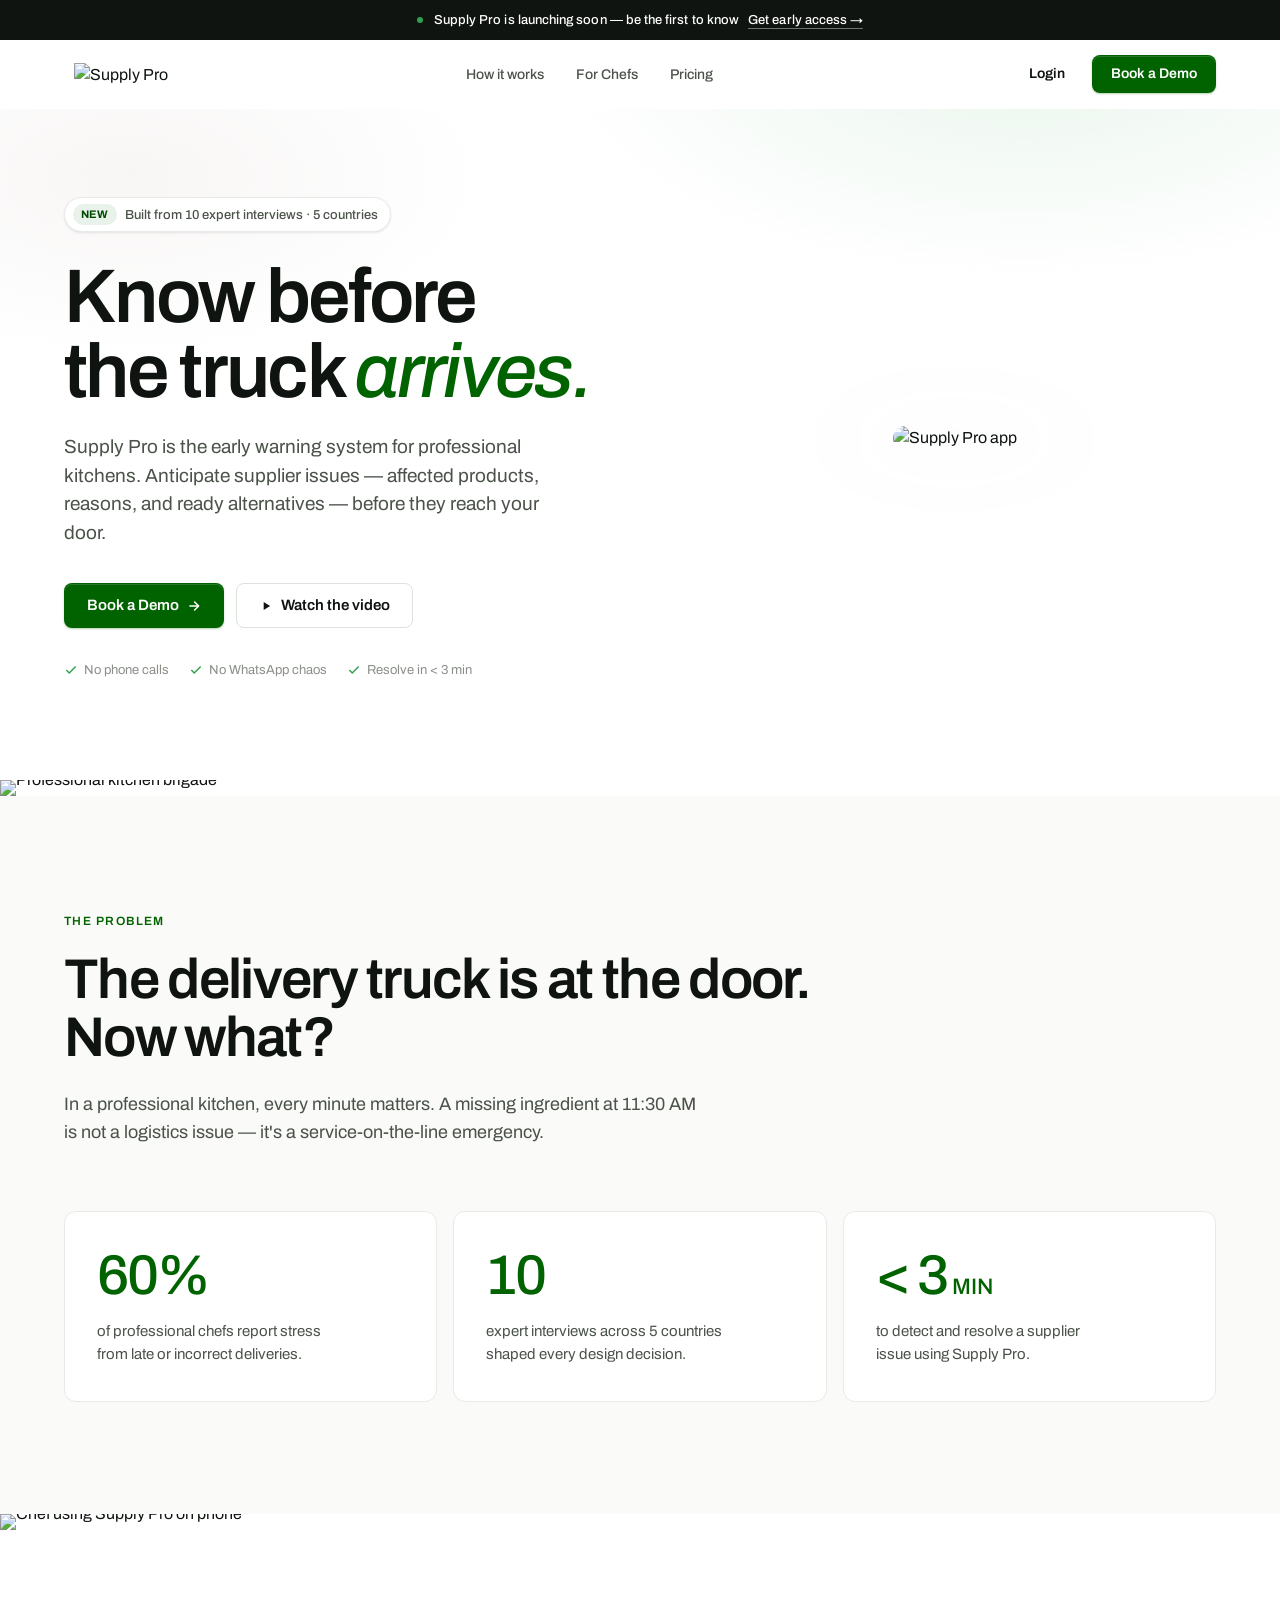
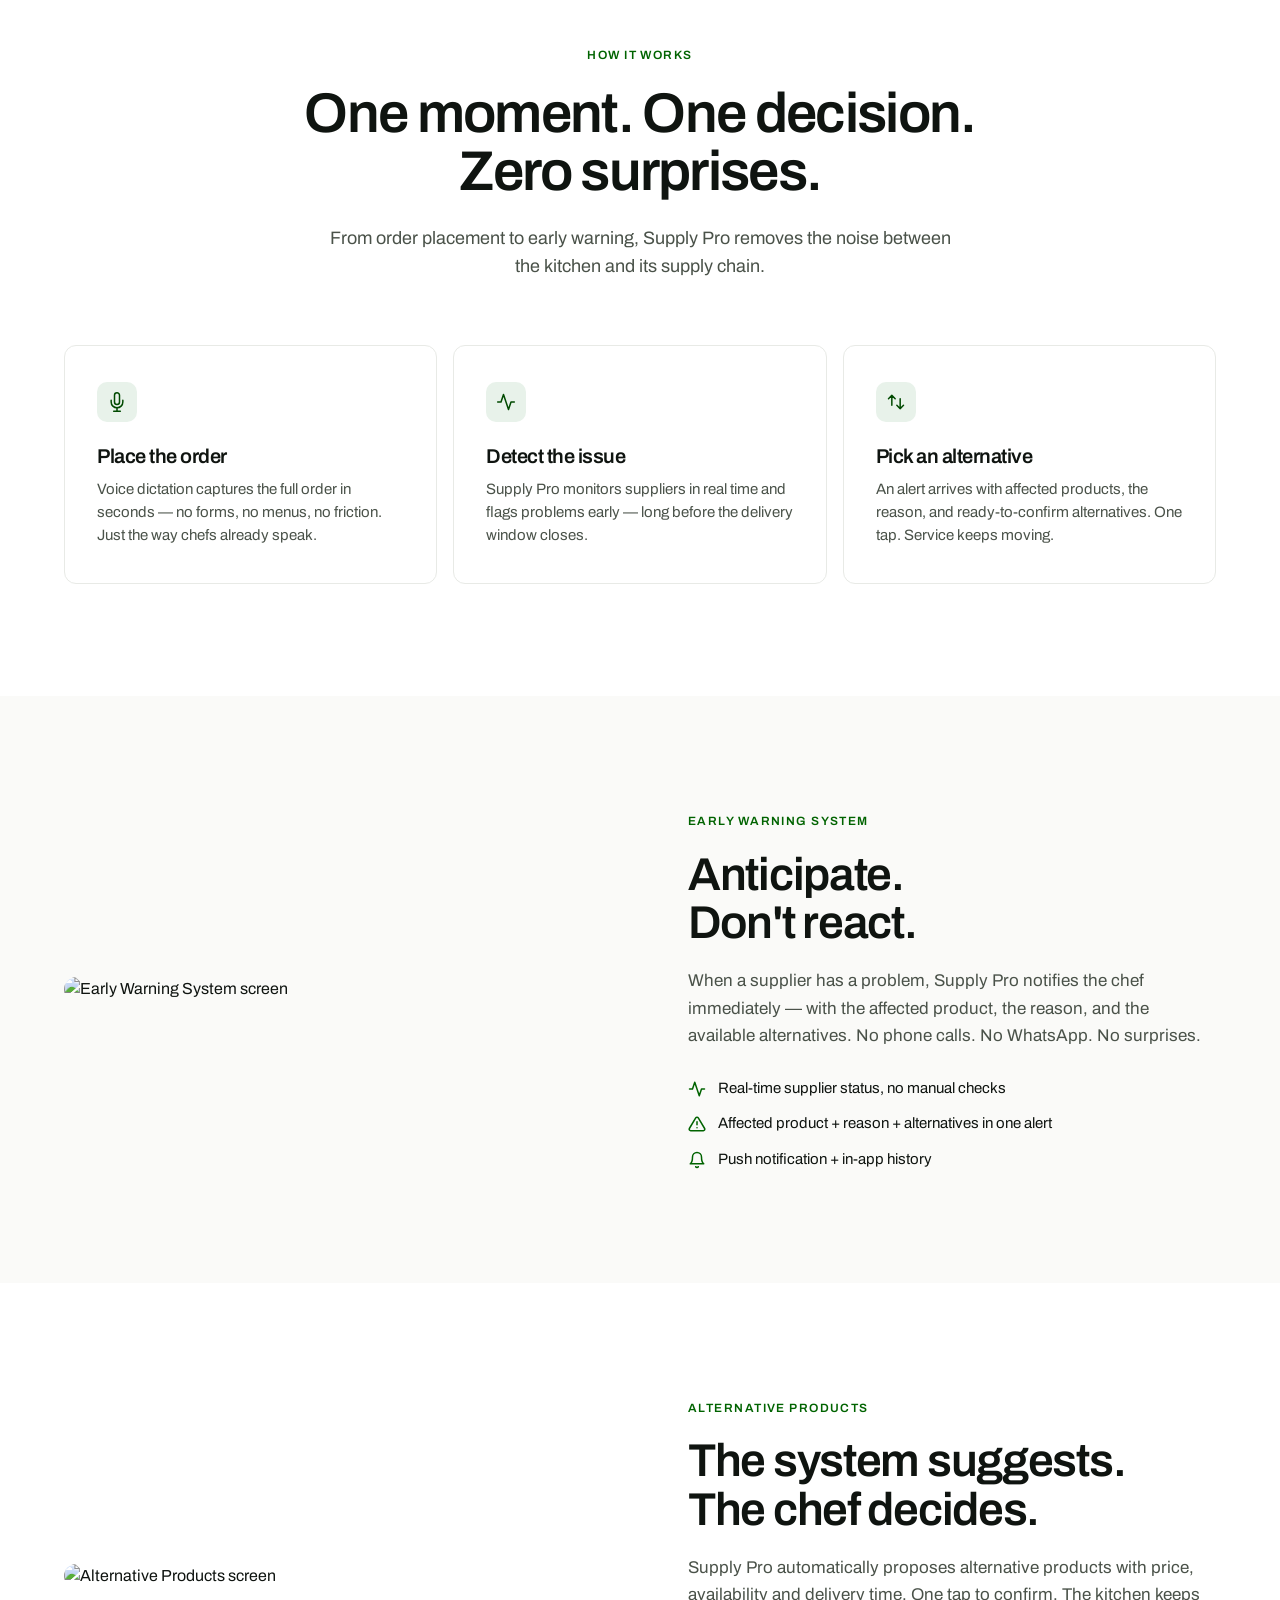
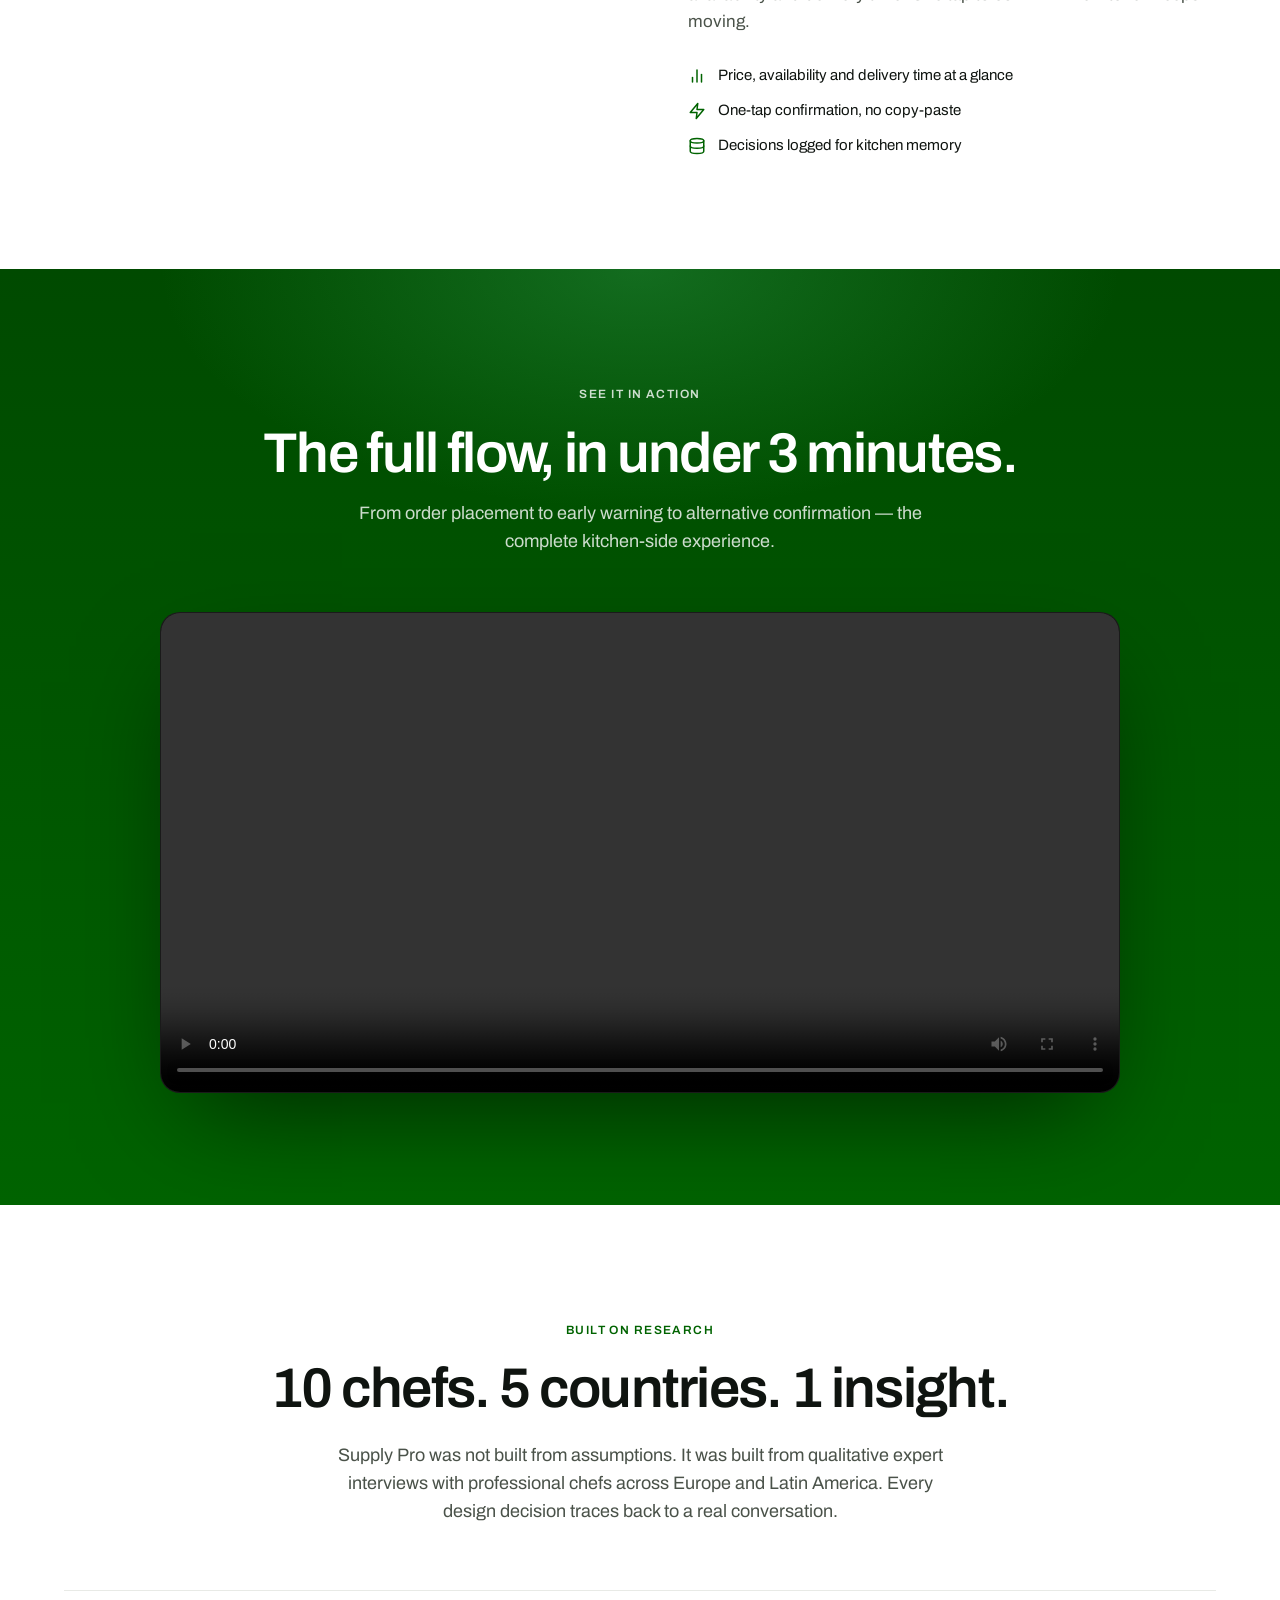
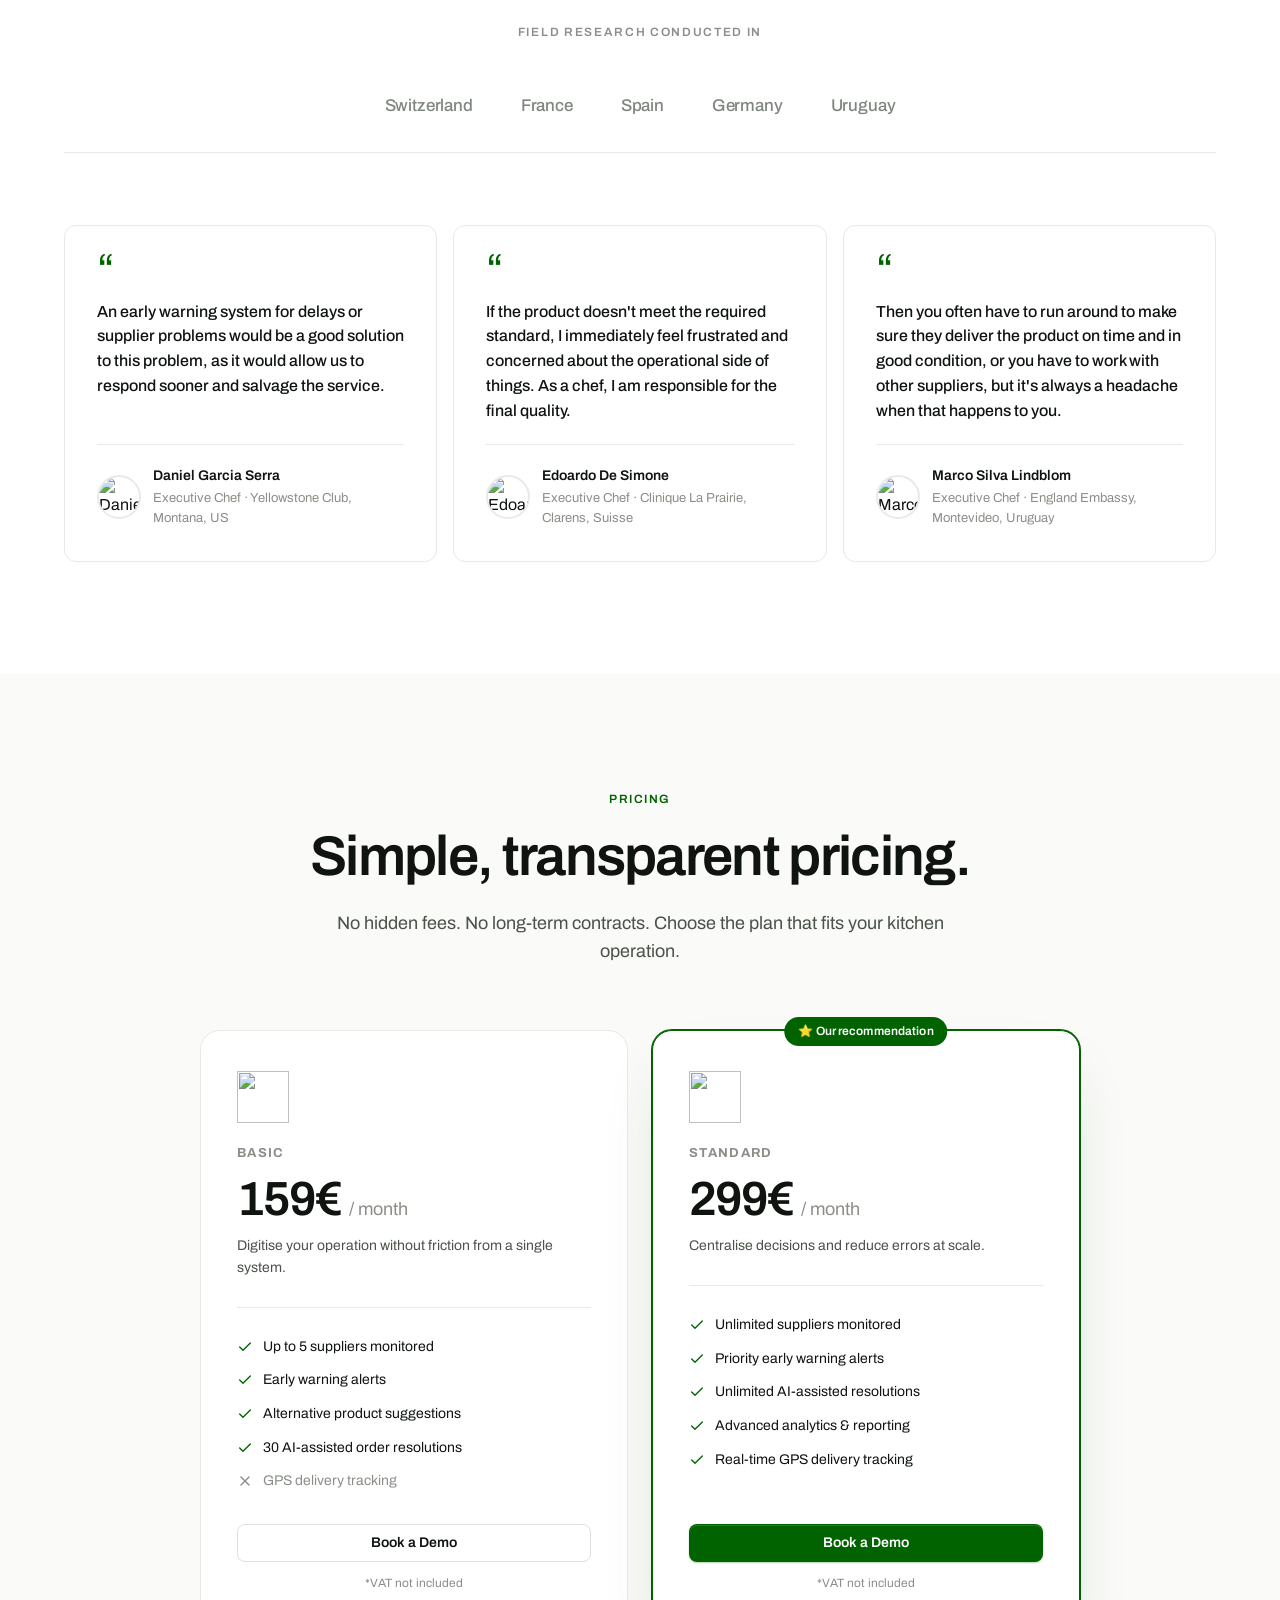
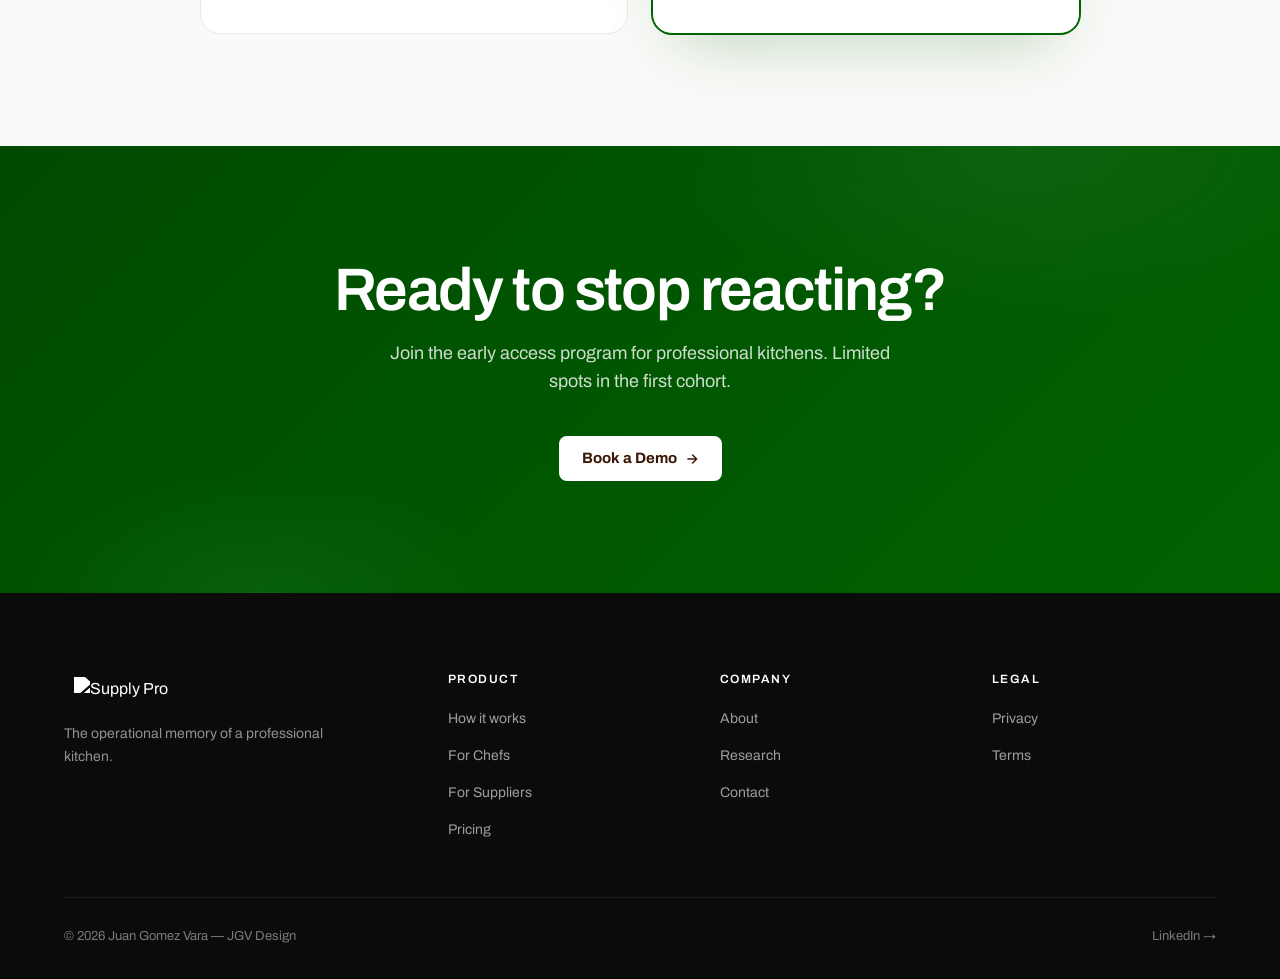
==== index.html @ b7a38d55 "Add files via upload" ====
<!DOCTYPE html>
<html lang="en">
<head>
<meta charset="UTF-8" />
<meta name="viewport" content="width=device-width, initial-scale=1.0" />
<title>Supply Pro</title>
<link rel="icon" type="image/svg+xml" href="./assets/images/SP-Signet.svg" />
<meta name="description" content="An early warning system for professional kitchens. Anticipate supplier issues before they reach your kitchen." />
<link rel="preconnect" href="https://fonts.googleapis.com">
<link rel="preconnect" href="https://fonts.gstatic.com" crossorigin>
<link href="https://fonts.googleapis.com/css2?family=Archivo:ital,wght@0,400;0,500;0,600;0,700;1,500&display=swap" rel="stylesheet">
<style>
  :root {
    --green: #006300;
    --green-deep: #004a00;
    --green-light: #30A04E;
    --green-tint: #E8F2EA;
    --acajou: #502007;
    --acajou-deep: #3a1705;
    --bg: #FFFFFF;
    --surface: #FAFAF8;
    --text: #0F1410;
    --text-2: #4A5249;
    --text-3: #8A8F88;
    --line: #E8EAE6;
    --line-2: #DEE2DC;
    --footer-bg: #0A0C0A;
    --radius-sm: 8px;
    --radius: 12px;
    --radius-lg: 20px;
    --shadow-sm: 0 1px 2px rgba(15,20,16,0.04), 0 1px 3px rgba(15,20,16,0.06);
    --shadow-md: 0 8px 24px -10px rgba(15,20,16,0.12);
    --shadow-lg: 0 30px 60px -25px rgba(0,99,0,0.25);
    --ease: cubic-bezier(0.22, 1, 0.36, 1);
  }

  * { box-sizing: border-box; margin: 0; padding: 0; }
  html { scroll-behavior: smooth; -webkit-text-size-adjust: 100%; }
  body {
    font-family: 'Archivo', system-ui, -apple-system, sans-serif;
    font-weight: 400;
    color: var(--text);
    background: var(--bg);
    line-height: 1.55;
    -webkit-font-smoothing: antialiased;
    -moz-osx-font-smoothing: grayscale;
  }

  h1, h2, h3, h4, .display {
    font-family: 'Archivo', sans-serif;
    font-weight: 600;
    letter-spacing: -0.025em;
    line-height: 1.08;
  }

  a { color: inherit; text-decoration: none; }
  img, svg { display: block; max-width: 100%; }
  button { font-family: inherit; }

  .container {
    width: 100%;
    max-width: 1200px;
    margin: 0 auto;
    padding: 0 24px;
  }

  /* ---------- Announcement ---------- */
  .announce {
    background: var(--text);
    color: #fff;
    text-align: center;
    font-size: 13px;
    font-weight: 500;
    padding: 10px 16px;
    letter-spacing: 0.005em;
  }
  .announce .dot {
    display: inline-block;
    width: 6px; height: 6px;
    background: var(--green-light);
    border-radius: 50%;
    margin-right: 8px;
    transform: translateY(-1px);
    animation: pulse 2s ease-in-out infinite;
  }
  @keyframes pulse {
    0%, 100% { opacity: 1; box-shadow: 0 0 0 0 rgba(48,160,78,0.5); }
    50% { opacity: 0.8; box-shadow: 0 0 0 6px rgba(48,160,78,0); }
  }
  .announce a {
    margin-left: 6px;
    border-bottom: 1px solid rgba(255,255,255,0.4);
    padding-bottom: 1px;
    transition: border-color 0.2s var(--ease);
  }
  .announce a:hover { border-color: #fff; }

  /* ---------- Navbar ---------- */
  .nav {
    position: sticky;
    top: 0;
    z-index: 100;
    background: rgba(255,255,255,0.85);
    backdrop-filter: saturate(160%) blur(12px);
    -webkit-backdrop-filter: saturate(160%) blur(12px);
    border-bottom: 1px solid transparent;
    transition: transform 0.35s var(--ease), border-color 0.2s var(--ease), background 0.2s var(--ease);
  }
  .nav.scrolled {
    border-color: var(--line);
    background: rgba(255,255,255,0.95);
  }
  .nav.hidden { transform: translateY(-100%); }

  .nav-inner {
    display: flex;
    align-items: center;
    justify-content: space-between;
    height: 68px;
  }
  .logo {
    display: inline-flex;
    align-items: center;
    gap: 10px;
  }
  .logo-signet { height: 30px; width: auto; display: block; }
  .logo-wordmark { height: 22px; width: auto; display: block; }
  .nav-links {
    display: flex;
    gap: 32px;
    list-style: none;
  }
  .nav-links a {
    font-size: 14px;
    font-weight: 500;
    color: var(--text-2);
    transition: color 0.2s var(--ease);
  }
  .nav-links a:hover { color: var(--text); }

  .nav-cta { display: flex; align-items: center; gap: 8px; }

  /* ---------- Buttons ---------- */
  .btn {
    display: inline-flex;
    align-items: center;
    justify-content: center;
    gap: 8px;
    padding: 11px 18px;
    border-radius: var(--radius-sm);
    font-family: 'Archivo', sans-serif;
    font-weight: 600;
    font-size: 14px;
    cursor: pointer;
    border: 1px solid transparent;
    transition: all 0.2s var(--ease);
    text-align: center;
    line-height: 1;
    white-space: nowrap;
  }
  .btn-primary {
    background: var(--green);
    color: #fff;
    box-shadow: 0 1px 0 rgba(255,255,255,0.15) inset, 0 1px 2px rgba(0,99,0,0.3);
  }
  .btn-primary:hover {
    background: var(--green-deep);
    transform: translateY(-1px);
    box-shadow: 0 8px 20px -8px rgba(0,99,0,0.5);
  }
  .btn-ghost { background: transparent; color: var(--text); }
  .btn-ghost:hover { background: var(--surface); }
  .btn-secondary {
    background: #fff;
    color: var(--text);
    border-color: var(--line-2);
  }
  .btn-secondary:hover { border-color: var(--text-3); }
  .btn-white {
    background: #fff;
    color: var(--acajou-deep);
    font-weight: 700;
  }
  .btn-white:hover { background: #f4f1ee; transform: translateY(-1px); }
  .btn-lg { padding: 14px 22px; font-size: 15px; }

  .burger {
    display: none;
    flex-direction: column;
    gap: 5px;
    background: none;
    border: none;
    cursor: pointer;
    padding: 8px;
  }
  .burger span {
    display: block;
    width: 22px;
    height: 1.8px;
    background: var(--text);
    transition: transform 0.25s var(--ease), opacity 0.2s var(--ease);
  }
  .burger.open span:nth-child(1) { transform: translateY(7px) rotate(45deg); }
  .burger.open span:nth-child(2) { opacity: 0; }
  .burger.open span:nth-child(3) { transform: translateY(-7px) rotate(-45deg); }

  /* ---------- Scroll reveal ---------- */
  .reveal {
    opacity: 0;
    transform: translateY(16px);
    transition: opacity 0.7s var(--ease), transform 0.7s var(--ease);
  }
  .reveal.in { opacity: 1; transform: none; }

  /* ---------- Hero ---------- */
  .hero {
    padding: 88px 0 100px;
    position: relative;
    overflow: hidden;
  }
  .hero::before {
    content: '';
    position: absolute;
    inset: 0;
    background:
      radial-gradient(800px 400px at 80% -10%, rgba(48,160,78,0.10), transparent 60%),
      radial-gradient(600px 300px at 10% 10%, rgba(80,32,7,0.04), transparent 60%);
    pointer-events: none;
  }
  .hero-inner { position: relative; }
  .hero-grid {
    display: grid;
    grid-template-columns: 1.05fr 1fr;
    gap: 80px;
    align-items: center;
  }
  .hero-eyebrow {
    display: inline-flex;
    align-items: center;
    gap: 8px;
    padding: 6px 12px 6px 8px;
    background: #fff;
    border: 1px solid var(--line);
    border-radius: 999px;
    font-size: 13px;
    font-weight: 500;
    color: var(--text-2);
    margin-bottom: 28px;
    box-shadow: var(--shadow-sm);
  }
  .hero-eyebrow .badge {
    background: var(--green-tint);
    color: var(--green-deep);
    padding: 2px 8px;
    border-radius: 999px;
    font-size: 11px;
    font-weight: 700;
    letter-spacing: 0.02em;
    text-transform: uppercase;
  }
  .hero h1 {
    font-size: clamp(44px, 6vw, 76px);
    font-weight: 600;
    letter-spacing: -0.035em;
    line-height: 0.98;
    margin-bottom: 24px;
    color: var(--text);
  }
  .hero h1 .accent {
    color: var(--green);
    font-style: italic;
    font-weight: 500;
  }
  .hero .sub {
    font-size: 19px;
    color: var(--text-2);
    margin-bottom: 36px;
    max-width: 520px;
    line-height: 1.5;
  }
  .hero-ctas { display: flex; gap: 12px; flex-wrap: wrap; margin-bottom: 32px; }
  .hero-trust {
    display: flex;
    align-items: center;
    gap: 20px;
    font-size: 13px;
    color: var(--text-3);
    flex-wrap: wrap;
  }
  .hero-trust .item { display: inline-flex; align-items: center; gap: 6px; }
  .hero-trust svg { color: var(--green-light); }

  /* Phone frame */
  .phone-stage {
    position: relative;
    display: flex;
    justify-content: center;
    align-items: center;
  }
  .phone-stage::after {
    content: '';
    position: absolute;
    width: 90%;
    height: 90%;
    border-radius: 50%;
    background: radial-gradient(closest-side, rgba(0,99,0,0.15), transparent 70%);
    z-index: -1;
    filter: blur(40px);
  }
  .phone-frame {
    width: 100%;
    max-width: 320px;
    aspect-ratio: 390 / 844;
    background: linear-gradient(180deg, #007a00 0%, #004a00 100%);
    border-radius: 44px;
    display: flex;
    align-items: flex-end;
    justify-content: center;
    color: rgba(255,255,255,0.7);
    font-size: 12px;
    font-weight: 500;
    padding: 32px 18px;
    text-align: center;
    box-shadow:
      0 0 0 10px #0a0c0a,
      0 0 0 11px #2a2d29,
      0 40px 80px -20px rgba(0,99,0,0.4),
      0 20px 40px -20px rgba(0,0,0,0.4);
    position: relative;
    overflow: hidden;
  }
  .phone-frame::before {
    content: '';
    position: absolute;
    top: 18px;
    left: 50%;
    transform: translateX(-50%);
    width: 100px;
    height: 26px;
    background: #0a0c0a;
    border-radius: 999px;
    z-index: 2;
  }
  .phone-frame::after {
    content: '';
    position: absolute;
    inset: 0;
    background:
      radial-gradient(circle at 30% 20%, rgba(255,255,255,0.18), transparent 50%),
      radial-gradient(circle at 70% 80%, rgba(48,160,78,0.4), transparent 50%);
    pointer-events: none;
  }
  .phone-frame span { position: relative; z-index: 1; opacity: 0.85; }

  /* ---------- Full-width image strip ---------- */
  .full-img-strip {
    width: 100%;
    line-height: 0;
  }
  .full-img-strip img {
    width: 100%;
    height: auto;
    display: block;
  }

  /* ---------- Section primitives ---------- */
  section.section { padding: 112px 0; position: relative; }
  section.section.alt { background: var(--surface); }

  .tag {
    display: inline-flex;
    align-items: center;
    gap: 8px;
    font-family: 'Archivo', sans-serif;
    font-size: 12px;
    font-weight: 600;
    text-transform: uppercase;
    letter-spacing: 0.12em;
    color: var(--green);
    margin-bottom: 20px;
  }
  h2.section-title {
    font-size: clamp(34px, 4.5vw, 56px);
    font-weight: 600;
    letter-spacing: -0.03em;
    line-height: 1.04;
    margin-bottom: 24px;
    max-width: 780px;
    color: var(--text);
  }
  .section-lead {
    font-size: 18px;
    color: var(--text-2);
    max-width: 640px;
    line-height: 1.55;
  }
  .section-header { margin-bottom: 64px; }
  .section-header.centered { text-align: center; }
  .section-header.centered h2,
  .section-header.centered .section-lead { margin-left: auto; margin-right: auto; }

  /* ---------- Problem stats ---------- */
  .stats-grid {
    display: grid;
    grid-template-columns: repeat(3, 1fr);
    gap: 16px;
  }
  .stat-card {
    background: #fff;
    border: 1px solid var(--line);
    border-radius: var(--radius);
    padding: 36px 32px;
    transition: transform 0.3s var(--ease), box-shadow 0.3s var(--ease), border-color 0.3s var(--ease);
  }
  .stat-card:hover {
    transform: translateY(-3px);
    border-color: var(--green-light);
    box-shadow: var(--shadow-md);
  }
  .stat-number {
    font-family: 'Archivo', sans-serif;
    font-size: 56px;
    font-weight: 500;
    color: var(--green);
    letter-spacing: -0.04em;
    line-height: 1;
    margin-bottom: 16px;
  }
  .stat-label {
    font-size: 15px;
    color: var(--text-2);
    line-height: 1.5;
    max-width: 240px;
  }

  /* ---------- Steps ---------- */
  .steps-grid {
    display: grid;
    grid-template-columns: repeat(3, 1fr);
    gap: 16px;
  }
  .step {
    background: #fff;
    border: 1px solid var(--line);
    border-radius: var(--radius);
    padding: 36px 32px;
    transition: border-color 0.3s var(--ease), transform 0.3s var(--ease);
  }
  .step:hover { border-color: var(--text-3); transform: translateY(-2px); }
  .step-num {
    display: inline-flex;
    align-items: center;
    justify-content: center;
    width: 40px;
    height: 40px;
    border-radius: 10px;
    background: var(--green-tint);
    color: var(--green-deep);
    margin-bottom: 24px;
    transition: background 0.2s var(--ease);
  }
  .step-num svg { transition: transform 0.25s var(--ease); }
  .step:hover .step-num { background: var(--green); color: #fff; }
  .step:hover .step-num svg { transform: scale(1.12); }
  .step h3 {
    font-size: 20px;
    font-weight: 600;
    margin-bottom: 10px;
    color: var(--text);
  }
  .step p {
    font-size: 15px;
    color: var(--text-2);
    line-height: 1.55;
  }

  /* ---------- Feature alternating ---------- */
  .feature {
    display: grid;
    grid-template-columns: 1fr 1fr;
    gap: 96px;
    align-items: center;
  }
  .feature.reverse .feature-text { order: 2; }
  .feature.reverse .feature-visual { order: 1; }
  .feature h2 {
    font-size: clamp(30px, 3.8vw, 46px);
    font-weight: 600;
    letter-spacing: -0.028em;
    line-height: 1.05;
    margin-bottom: 20px;
  }
  .feature p {
    font-size: 17px;
    color: var(--text-2);
    line-height: 1.6;
    margin-bottom: 28px;
  }
  .feature-bullets { list-style: none; display: flex; flex-direction: column; gap: 12px; }
  .feature-bullets li {
    display: flex;
    align-items: flex-start;
    gap: 12px;
    font-size: 15px;
    color: var(--text);
  }
  .feature-bullets svg {
    flex-shrink: 0;
    color: var(--green);
    margin-top: 3px;
  }

  /* ---------- Feature image ---------- */
  .feature-img-wrap {
    position: relative;
    overflow: hidden;
    border-radius: var(--radius-lg);
    box-shadow: var(--shadow-lg);
  }
  .feature-img {
    width: 100%;
    height: auto;
    display: block;
    transition: transform 0.5s ease-out;
  }
  .feature-img-wrap:hover .feature-img { transform: scale(1.04); }
  .feature-img-overlay {
    position: absolute;
    inset: 0;
    background: rgba(0,0,0,0);
    border-radius: var(--radius-lg);
    display: flex;
    flex-direction: column;
    align-items: center;
    justify-content: center;
    gap: 8px;
    padding: 24px;
    text-align: center;
    transition: background 0.35s var(--ease);
    pointer-events: none;
    z-index: 2;
  }
  .feature-img-wrap:hover .feature-img-overlay { background: rgba(0,0,0,0.72); }
  .feature-img-overlay-title {
    color: #fff;
    font-size: 20px;
    font-weight: 600;
    letter-spacing: -0.02em;
    opacity: 0;
    transform: translateY(8px);
    transition: opacity 0.35s var(--ease), transform 0.35s var(--ease);
  }
  .feature-img-wrap:hover .feature-img-overlay-title { opacity: 1; transform: translateY(0); }
  .feature-img-overlay-desc {
    color: rgba(255,255,255,0.82);
    font-size: 14px;
    line-height: 1.5;
    max-width: 280px;
    opacity: 0;
    transform: translateY(12px);
    transition: opacity 0.35s 0.05s var(--ease), transform 0.35s 0.05s var(--ease);
  }
  .feature-img-wrap:hover .feature-img-overlay-desc { opacity: 1; transform: translateY(0); }

  /* ---------- Video section ---------- */
  .video-section {
    background: linear-gradient(180deg, var(--green-deep) 0%, var(--green) 100%);
    color: #fff;
    padding: 112px 0;
    text-align: center;
    position: relative;
    overflow: hidden;
  }
  .video-section::before {
    content: '';
    position: absolute;
    inset: 0;
    background: radial-gradient(800px 400px at 50% 0%, rgba(48,160,78,0.4), transparent 60%);
    pointer-events: none;
  }
  .video-section > * { position: relative; }
  .video-section .tag { color: rgba(255,255,255,0.8); }
  .video-section .tag::before { background: rgba(255,255,255,0.5); }
  .video-section h2 {
    font-size: clamp(34px, 4.5vw, 56px);
    font-weight: 600;
    letter-spacing: -0.03em;
    margin-bottom: 16px;
    color: #fff;
  }
  .video-section .sub {
    font-size: 18px;
    color: rgba(255,255,255,0.8);
    margin-bottom: 56px;
    max-width: 580px;
    margin-left: auto;
    margin-right: auto;
  }
  .video-wrap {
    max-width: 960px;
    margin: 0 auto;
    border-radius: var(--radius-lg);
    overflow: hidden;
    box-shadow: 0 40px 100px -30px rgba(0,0,0,0.6);
    background: #000;
    border: 1px solid rgba(255,255,255,0.1);
  }
  .video-wrap video { width: 100%; display: block; }
  .video-placeholder {
    aspect-ratio: 16 / 9;
    display: flex;
    flex-direction: column;
    align-items: center;
    justify-content: center;
    gap: 12px;
    color: rgba(255,255,255,0.5);
    font-weight: 500;
    background: #0a0c0a;
  }
  .play-btn {
    width: 64px; height: 64px;
    border-radius: 50%;
    background: rgba(255,255,255,0.1);
    border: 1px solid rgba(255,255,255,0.2);
    display: inline-flex;
    align-items: center;
    justify-content: center;
    color: #fff;
  }

  /* ---------- Research / logo cloud ---------- */
  .logo-cloud {
    display: flex;
    align-items: center;
    justify-content: center;
    gap: 48px;
    flex-wrap: wrap;
    margin-top: 48px;
    margin-bottom: 72px;
    padding: 32px 0;
    border-top: 1px solid var(--line);
    border-bottom: 1px solid var(--line);
  }
  .logo-cloud .label {
    font-size: 12px;
    text-transform: uppercase;
    letter-spacing: 0.14em;
    color: var(--text-3);
    font-weight: 600;
    width: 100%;
    text-align: center;
    margin-bottom: 4px;
  }
  .logo-cloud .flag {
    font-family: 'Archivo', sans-serif;
    font-size: 17px;
    font-weight: 500;
    color: var(--text-2);
    letter-spacing: -0.01em;
    opacity: 0.7;
    transition: opacity 0.2s var(--ease), color 0.2s var(--ease);
  }
  .logo-cloud .flag:hover { opacity: 1; color: var(--text); }

  .quotes-grid {
    display: grid;
    grid-template-columns: repeat(3, 1fr);
    gap: 16px;
  }
  .quote-card {
    background: #fff;
    border: 1px solid var(--line);
    border-radius: var(--radius);
    padding: 32px;
    display: flex;
    flex-direction: column;
    gap: 20px;
    transition: border-color 0.3s var(--ease);
  }
  .quote-card:hover { border-color: var(--text-3); }
  .quote-card .mark {
    font-family: 'Archivo', sans-serif;
    font-size: 44px;
    color: var(--green);
    line-height: 0.5;
    height: 22px;
  }
  .quote-card blockquote {
    font-size: 16px;
    line-height: 1.55;
    color: var(--text);
    font-weight: 500;
    flex: 1;
  }
  .quote-author {
    display: flex;
    align-items: center;
    gap: 12px;
    padding-top: 20px;
    border-top: 1px solid var(--line);
  }
  .quote-avatar {
    width: 44px;
    height: 44px;
    border-radius: 50%;
    object-fit: cover;
    object-position: center top;
    flex-shrink: 0;
    border: 2px solid var(--line);
  }
  .quote-author-info { display: flex; flex-direction: column; gap: 2px; }
  .quote-author .name { font-weight: 600; font-size: 14px; color: var(--text); }
  .quote-author .meta { font-size: 13px; color: var(--text-3); }

  /* ---------- Pricing ---------- */
  .pricing-grid {
    display: grid;
    grid-template-columns: 1fr 1fr;
    gap: 24px;
    max-width: 880px;
    margin: 0 auto;
  }
  .pricing-card {
    background: #fff;
    border: 1px solid var(--line);
    border-radius: var(--radius-lg);
    padding: 40px 36px;
    display: flex;
    flex-direction: column;
    gap: 0;
    position: relative;
    transition: transform 0.3s var(--ease), box-shadow 0.3s var(--ease);
  }
  .pricing-card:hover {
    transform: translateY(-4px);
    box-shadow: var(--shadow-md);
  }
  .pricing-card.featured {
    border-color: var(--green);
    box-shadow: 0 0 0 1px var(--green), var(--shadow-lg);
  }
  .pricing-card.featured:hover {
    transform: translateY(-4px);
    box-shadow: 0 0 0 1px var(--green), 0 20px 60px -20px rgba(0,99,0,0.3);
  }
  .pricing-badge {
    position: absolute;
    top: -14px;
    left: 50%;
    transform: translateX(-50%);
    background: var(--green);
    color: #fff;
    font-size: 12px;
    font-weight: 600;
    padding: 5px 14px;
    border-radius: 999px;
    white-space: nowrap;
    letter-spacing: 0.01em;
  }
  .pricing-icon {
    width: 52px;
    height: 52px;
    margin-bottom: 20px;
  }
  .pricing-icon img {
    width: 100%;
    height: 100%;
    object-fit: contain;
  }
  .pricing-name {
    font-family: 'Archivo', sans-serif;
    font-size: 13px;
    font-weight: 700;
    text-transform: uppercase;
    letter-spacing: 0.1em;
    color: var(--text-3);
    margin-bottom: 12px;
  }
  .pricing-price {
    font-family: 'Archivo', sans-serif;
    font-size: 48px;
    font-weight: 600;
    letter-spacing: -0.04em;
    line-height: 1;
    color: var(--text);
    margin-bottom: 12px;
  }
  .pricing-period {
    font-size: 18px;
    font-weight: 400;
    color: var(--text-3);
    letter-spacing: 0;
  }
  .pricing-desc {
    font-size: 14px;
    color: var(--text-2);
    line-height: 1.55;
    margin-bottom: 28px;
    padding-bottom: 28px;
    border-bottom: 1px solid var(--line);
  }
  .pricing-features {
    list-style: none;
    display: flex;
    flex-direction: column;
    gap: 12px;
    margin-bottom: 32px;
    flex: 1;
  }
  .pricing-features li {
    display: flex;
    align-items: center;
    gap: 10px;
    font-size: 14px;
    color: var(--text);
  }
  .pricing-features li svg { flex-shrink: 0; color: var(--green); }
  .pricing-feature-missing { color: var(--text-3) !important; }
  .pricing-feature-missing svg { color: var(--text-3) !important; }
  .pricing-btn { width: 100%; margin-bottom: 12px; }
  .pricing-vat {
    font-size: 12px;
    color: var(--text-3);
    text-align: center;
  }
  @media (max-width: 768px) {
    .pricing-grid { grid-template-columns: 1fr; max-width: 480px; }
  }

  /* ---------- CTA banner ---------- */
  .cta-banner {
    background: linear-gradient(135deg, var(--green-deep) 0%, var(--green) 100%);
    color: #fff;
    padding: 112px 0;
    text-align: center;
    position: relative;
    overflow: hidden;
  }
  .cta-banner::before {
    content: '';
    position: absolute;
    inset: 0;
    background:
      radial-gradient(600px 300px at 80% 0%, rgba(255,255,255,0.06), transparent 60%),
      radial-gradient(400px 200px at 20% 100%, rgba(48,160,78,0.15), transparent 60%);
  }
  .cta-banner > * { position: relative; }
  .cta-banner h2 {
    font-size: clamp(36px, 5vw, 60px);
    font-weight: 600;
    letter-spacing: -0.03em;
    margin-bottom: 18px;
    color: #fff;
  }
  .cta-banner p {
    font-size: 18px;
    color: rgba(255,255,255,0.8);
    margin-bottom: 40px;
    max-width: 540px;
    margin-left: auto;
    margin-right: auto;
  }

  /* ---------- Footer ---------- */
  footer {
    background: var(--footer-bg);
    color: rgba(255,255,255,0.65);
    padding: 80px 0 32px;
  }
  .footer-grid {
    display: grid;
    grid-template-columns: 1.5fr 1fr 1fr 1fr;
    gap: 48px;
    margin-bottom: 56px;
  }
  .footer-brand .logo { color: #fff; margin-bottom: 20px; }
  .footer-brand p {
    font-size: 14px;
    line-height: 1.6;
    max-width: 280px;
    color: rgba(255,255,255,0.55);
  }
  .footer-col h4 {
    font-family: 'Archivo', sans-serif;
    color: #fff;
    font-size: 12px;
    font-weight: 600;
    text-transform: uppercase;
    letter-spacing: 0.12em;
    margin-bottom: 20px;
  }
  .footer-col ul { list-style: none; display: flex; flex-direction: column; gap: 12px; }
  .footer-col a {
    font-size: 14px;
    color: rgba(255,255,255,0.6);
    transition: color 0.2s var(--ease);
  }
  .footer-col a:hover { color: #fff; }
  .footer-bottom {
    border-top: 1px solid rgba(255,255,255,0.08);
    padding-top: 28px;
    display: flex;
    justify-content: space-between;
    align-items: center;
    font-size: 13px;
    color: rgba(255,255,255,0.45);
    flex-wrap: wrap;
    gap: 16px;
  }

  /* ---------- Responsive ---------- */
  @media (max-width: 1024px) {
    .hero-grid { gap: 56px; }
    .feature { gap: 64px; }
    .footer-grid { grid-template-columns: 1fr 1fr; }
  }

  @media (max-width: 768px) {
    section.section { padding: 72px 0; }
    .hero { padding: 56px 0 72px; }

    .nav-links, .nav-cta .btn-ghost, .nav-cta .btn-primary { display: none; }
    .burger { display: flex; }

    .mobile-menu {
      position: fixed;
      top: 68px;
      left: 0; right: 0;
      background: #fff;
      border-bottom: 1px solid var(--line);
      padding: 24px;
      display: none;
      flex-direction: column;
      gap: 20px;
      box-shadow: var(--shadow-md);
    }
    .mobile-menu.open { display: flex; }
    .mobile-menu a { font-size: 17px; font-weight: 500; }
    .mobile-menu .btn { margin-top: 8px; width: 100%; }

    .hero-grid { grid-template-columns: 1fr; text-align: left; }
    .phone-stage { margin-top: 16px; }
    .phone-frame { max-width: 260px; }

    .stats-grid, .steps-grid, .quotes-grid { grid-template-columns: 1fr; }
    .feature { grid-template-columns: 1fr; gap: 40px; }
    .feature.reverse .feature-text { order: 1; }
    .feature.reverse .feature-visual { order: 2; }

    .footer-grid { grid-template-columns: 1fr; gap: 40px; }
    .footer-bottom { flex-direction: column; align-items: flex-start; }

    .logo-cloud { gap: 24px; }
  }

  @media (prefers-reduced-motion: reduce) {
    *, *::before, *::after {
      animation-duration: 0.01ms !important;
      transition-duration: 0.01ms !important;
    }
    .reveal { opacity: 1; transform: none; }
  }
</style>
</head>
<body>

<!-- Announcement -->
<div class="announce">
  <span class="dot"></span>
  Supply Pro is launching soon — be the first to know
  <a href="#cta">Get early access &rarr;</a>
</div>

<!-- Navbar -->
<header class="nav" id="nav">
  <div class="container nav-inner">
    <a href="#" class="logo">
      <img src="./assets/images/SP-Signet.svg" alt="" class="logo-signet" />
      <img src="./assets/images/SP-logo.svg" alt="Supply Pro" class="logo-wordmark" />
    </a>
    <nav>
      <ul class="nav-links">
        <li><a href="#how">How it works</a></li>
        <li><a href="#chefs">For Chefs</a></li>
        <li><a href="#pricing">Pricing</a></li>
      </ul>
    </nav>
    <div class="nav-cta">
      <a href="login.html" class="btn btn-ghost">Login</a>
      <a href="mailto:juangomezvara@gmail.com" class="btn btn-primary">Book a Demo</a>
      <button class="burger" id="burger" aria-label="Menu">
        <span></span><span></span><span></span>
      </button>
    </div>
  </div>
</header>

<!-- Hero -->
<section class="hero">
  <div class="container hero-inner">
    <div class="hero-grid">
      <div>
        <span class="hero-eyebrow reveal">
          <span class="badge">New</span>
          Built from 10 expert interviews · 5 countries
        </span>
        <h1 class="reveal">Know before<br/>the truck <span class="accent">arrives.</span></h1>
        <p class="sub reveal">Supply Pro is the early warning system for professional kitchens. Anticipate supplier issues — affected products, reasons, and ready alternatives — before they reach your door.</p>
        <div class="hero-ctas reveal">
          <a href="mailto:juangomezvara@gmail.com" class="btn btn-primary btn-lg">Book a Demo
            <svg width="14" height="14" viewBox="0 0 24 24" fill="none" stroke="currentColor" stroke-width="2.5" stroke-linecap="round" stroke-linejoin="round"><path d="M5 12h14M13 5l7 7-7 7"/></svg>
          </a>
          <a href="#video" class="btn btn-secondary btn-lg">
            <svg width="14" height="14" viewBox="0 0 24 24" fill="currentColor"><path d="M8 5v14l11-7z"/></svg>
            Watch the video
          </a>
        </div>
        <div class="hero-trust reveal">
          <span class="item"><svg width="14" height="14" viewBox="0 0 24 24" fill="none" stroke="currentColor" stroke-width="2.5"><path d="M20 6L9 17l-5-5"/></svg> No phone calls</span>
          <span class="item"><svg width="14" height="14" viewBox="0 0 24 24" fill="none" stroke="currentColor" stroke-width="2.5"><path d="M20 6L9 17l-5-5"/></svg> No WhatsApp chaos</span>
          <span class="item"><svg width="14" height="14" viewBox="0 0 24 24" fill="none" stroke="currentColor" stroke-width="2.5"><path d="M20 6L9 17l-5-5"/></svg> Resolve in &lt; 3 min</span>
        </div>
      </div>
      <div class="phone-stage reveal">
        <div class="feature-img-wrap">
          <img src="./assets/images/sp-on-00.webp" alt="Supply Pro app" class="feature-img" />
          <div class="feature-img-overlay">
            <span class="feature-img-overlay-title">Supply Pro</span>
            <span class="feature-img-overlay-desc">Know before the truck arrives.</span>
          </div>
        </div>
      </div>
    </div>
  </div>
</section>

<!-- Full-width image -->
<div class="full-img-strip">
  <img src="./assets/images/brigata_di_cucina_2.jpg" alt="Professional kitchen brigade" />
</div>

<!-- Problem -->
<section class="section alt" id="problem">
  <div class="container">
    <div class="section-header reveal">
      <span class="tag">The Problem</span>
      <h2 class="section-title">The delivery truck is at the door. Now what?</h2>
      <p class="section-lead">In a professional kitchen, every minute matters. A missing ingredient at 11:30 AM is not a logistics issue — it's a service-on-the-line emergency.</p>
    </div>
    <div class="stats-grid">
      <div class="stat-card reveal">
        <div class="stat-number" data-count="60" data-suffix="%">0%</div>
        <div class="stat-label">of professional chefs report stress from late or incorrect deliveries.</div>
      </div>
      <div class="stat-card reveal">
        <div class="stat-number" data-count="10" data-suffix="">0</div>
        <div class="stat-label">expert interviews across 5 countries shaped every design decision.</div>
      </div>
      <div class="stat-card reveal">
        <div class="stat-number">&lt;&nbsp;3<span style="font-size:0.4em;letter-spacing:0;font-weight:500;">&nbsp;MIN</span></div>
        <div class="stat-label">to detect and resolve a supplier issue using Supply Pro.</div>
      </div>
    </div>
  </div>
</section>

<!-- Full-width image: chef phone -->
<div class="full-img-strip">
  <img src="./assets/images/chef-phone.webp" alt="Chef using Supply Pro on phone" />
</div>

<!-- How it works -->
<section class="section" id="how">
  <div class="container">
    <div class="section-header centered reveal">
      <span class="tag">How it Works</span>
      <h2 class="section-title">One moment. One decision. Zero surprises.</h2>
      <p class="section-lead">From order placement to early warning, Supply Pro removes the noise between the kitchen and its supply chain.</p>
    </div>
    <div class="steps-grid">
      <div class="step reveal">
        <div class="step-num">
          <svg width="20" height="20" viewBox="0 0 24 24" fill="none" stroke="currentColor" stroke-width="1.8" stroke-linecap="round" stroke-linejoin="round"><path d="M12 1a3 3 0 0 0-3 3v8a3 3 0 0 0 6 0V4a3 3 0 0 0-3-3z"/><path d="M19 10v2a7 7 0 0 1-14 0v-2"/><line x1="12" y1="19" x2="12" y2="23"/><line x1="8" y1="23" x2="16" y2="23"/></svg>
        </div>
        <h3>Place the order</h3>
        <p>Voice dictation captures the full order in seconds — no forms, no menus, no friction. Just the way chefs already speak.</p>
      </div>
      <div class="step reveal">
        <div class="step-num">
          <svg width="20" height="20" viewBox="0 0 24 24" fill="none" stroke="currentColor" stroke-width="1.8" stroke-linecap="round" stroke-linejoin="round"><polyline points="22 12 18 12 15 21 9 3 6 12 2 12"/></svg>
        </div>
        <h3>Detect the issue</h3>
        <p>Supply Pro monitors suppliers in real time and flags problems early — long before the delivery window closes.</p>
      </div>
      <div class="step reveal">
        <div class="step-num">
          <svg width="20" height="20" viewBox="0 0 24 24" fill="none" stroke="currentColor" stroke-width="1.8" stroke-linecap="round" stroke-linejoin="round"><path d="M7 16V4m0 0L3 8m4-4l4 4"/><path d="M17 8v12m0 0l4-4m-4 4l-4-4"/></svg>
        </div>
        <h3>Pick an alternative</h3>
        <p>An alert arrives with affected products, the reason, and ready-to-confirm alternatives. One tap. Service keeps moving.</p>
      </div>
    </div>
  </div>
</section>

<!-- Feature 1 -->
<section class="section alt" id="chefs">
  <div class="container">
    <div class="feature">
      <div class="feature-visual reveal">
        <div class="feature-img-wrap">
          <img src="./assets/images/SP-EWS-01.png" alt="Early Warning System screen" class="feature-img" />
          <div class="feature-img-overlay">
            <span class="feature-img-overlay-title">Early Warning System</span>
            <span class="feature-img-overlay-desc">Real-time alerts before the issue reaches your kitchen.</span>
          </div>
        </div>
      </div>
      <div class="feature-text reveal">
        <span class="tag">Early Warning System</span>
        <h2>Anticipate.<br/>Don't react.</h2>
        <p>When a supplier has a problem, Supply Pro notifies the chef immediately — with the affected product, the reason, and the available alternatives. No phone calls. No WhatsApp. No surprises.</p>
        <ul class="feature-bullets">
          <li><svg width="18" height="18" viewBox="0 0 24 24" fill="none" stroke="currentColor" stroke-width="2" stroke-linecap="round" stroke-linejoin="round"><polyline points="22 12 18 12 15 21 9 3 6 12 2 12"/></svg> Real-time supplier status, no manual checks</li>
          <li><svg width="18" height="18" viewBox="0 0 24 24" fill="none" stroke="currentColor" stroke-width="2" stroke-linecap="round" stroke-linejoin="round"><path d="M10.29 3.86L1.82 18a2 2 0 0 0 1.71 3h16.94a2 2 0 0 0 1.71-3L13.71 3.86a2 2 0 0 0-3.42 0z"/><line x1="12" y1="9" x2="12" y2="13"/><line x1="12" y1="17" x2="12.01" y2="17"/></svg> Affected product + reason + alternatives in one alert</li>
          <li><svg width="18" height="18" viewBox="0 0 24 24" fill="none" stroke="currentColor" stroke-width="2" stroke-linecap="round" stroke-linejoin="round"><path d="M18 8A6 6 0 0 0 6 8c0 7-3 9-3 9h18s-3-2-3-9"/><path d="M13.73 21a2 2 0 0 1-3.46 0"/></svg> Push notification + in-app history</li>
        </ul>
      </div>
    </div>
  </div>
</section>

<!-- Feature 2 -->
<section class="section" id="suppliers">
  <div class="container">
    <div class="feature reverse">
      <div class="feature-text reveal">
        <span class="tag">Alternative Products</span>
        <h2>The system suggests.<br/>The chef decides.</h2>
        <p>Supply Pro automatically proposes alternative products with price, availability and delivery time. One tap to confirm. The kitchen keeps moving.</p>
        <ul class="feature-bullets">
          <li><svg width="18" height="18" viewBox="0 0 24 24" fill="none" stroke="currentColor" stroke-width="2" stroke-linecap="round" stroke-linejoin="round"><line x1="18" y1="20" x2="18" y2="10"/><line x1="12" y1="20" x2="12" y2="4"/><line x1="6" y1="20" x2="6" y2="14"/></svg> Price, availability and delivery time at a glance</li>
          <li><svg width="18" height="18" viewBox="0 0 24 24" fill="none" stroke="currentColor" stroke-width="2" stroke-linecap="round" stroke-linejoin="round"><polygon points="13 2 3 14 12 14 11 22 21 10 12 10 13 2"/></svg> One-tap confirmation, no copy-paste</li>
          <li><svg width="18" height="18" viewBox="0 0 24 24" fill="none" stroke="currentColor" stroke-width="2" stroke-linecap="round" stroke-linejoin="round"><ellipse cx="12" cy="5" rx="9" ry="3"/><path d="M21 12c0 1.66-4 3-9 3s-9-1.34-9-3"/><path d="M3 5v14c0 1.66 4 3 9 3s9-1.34 9-3V5"/></svg> Decisions logged for kitchen memory</li>
        </ul>
      </div>
      <div class="feature-visual reveal">
        <div class="feature-img-wrap">
          <img src="./assets/images/SP-ESW-04.png" alt="Alternative Products screen" class="feature-img" />
          <div class="feature-img-overlay">
            <span class="feature-img-overlay-title">Alternative Products</span>
            <span class="feature-img-overlay-desc">Smart suggestions. One tap to confirm. Service keeps moving.</span>
          </div>
        </div>
      </div>
    </div>
  </div>
</section>

<!-- Video -->
<section class="video-section" id="video">
  <div class="container">
    <span class="tag reveal">See It In Action</span>
    <h2 class="reveal">The full flow, in under 3 minutes.</h2>
    <p class="sub reveal">From order placement to early warning to alternative confirmation — the complete kitchen-side experience.</p>
    <div class="video-wrap reveal">
      <video controls preload="metadata" poster="">
        <source src="./assets/SP-FLow.mp4" type="video/mp4" />
        <div class="video-placeholder">
          <span class="play-btn">
            <svg width="22" height="22" viewBox="0 0 24 24" fill="currentColor"><path d="M8 5v14l11-7z"/></svg>
          </span>
          Video coming soon
        </div>
      </video>
    </div>
  </div>
</section>

<!-- Research -->
<section class="section">
  <div class="container">
    <div class="section-header centered reveal">
      <span class="tag">Built on Research</span>
      <h2 class="section-title">10 chefs. 5 countries. 1 insight.</h2>
      <p class="section-lead">Supply Pro was not built from assumptions. It was built from qualitative expert interviews with professional chefs across Europe and Latin America. Every design decision traces back to a real conversation.</p>
    </div>

    <div class="logo-cloud reveal">
      <span class="label">Field research conducted in</span>
      <span class="flag">Switzerland</span>
      <span class="flag">France</span>
      <span class="flag">Spain</span>
      <span class="flag">Germany</span>
      <span class="flag">Uruguay</span>
    </div>

    <div class="quotes-grid">
      <div class="quote-card reveal">
        <div class="mark">&ldquo;</div>
        <blockquote>An early warning system for delays or supplier problems would be a good solution to this problem, as it would allow us to respond sooner and salvage the service.</blockquote>
        <div class="quote-author">
          <img src="./assets/images/Daniel-Garcia-Sera.png" alt="Daniel Garcia Serra" class="quote-avatar" />
          <div class="quote-author-info">
            <span class="name">Daniel Garcia Serra</span>
            <span class="meta">Executive Chef · Yellowstone Club, Montana, US</span>
          </div>
        </div>
      </div>
      <div class="quote-card reveal">
        <div class="mark">&ldquo;</div>
        <blockquote>If the product doesn't meet the required standard, I immediately feel frustrated and concerned about the operational side of things. As a chef, I am responsible for the final quality.</blockquote>
        <div class="quote-author">
          <img src="./assets/images/Edoardo-De-simone.jpg" alt="Edoardo De Simone" class="quote-avatar" />
          <div class="quote-author-info">
            <span class="name">Edoardo De Simone</span>
            <span class="meta">Executive Chef · Clinique La Prairie, Clarens, Suisse</span>
          </div>
        </div>
      </div>
      <div class="quote-card reveal">
        <div class="mark">&ldquo;</div>
        <blockquote>Then you often have to run around to make sure they deliver the product on time and in good condition, or you have to work with other suppliers, but it's always a headache when that happens to you.</blockquote>
        <div class="quote-author">
          <img src="./assets/images/Marco.jpg" alt="Marco Silva Lindblom" class="quote-avatar" />
          <div class="quote-author-info">
            <span class="name">Marco Silva Lindblom</span>
            <span class="meta">Executive Chef · England Embassy, Montevideo, Uruguay</span>
          </div>
        </div>
      </div>
    </div>
  </div>
</section>

<!-- Pricing -->
<section class="section alt" id="pricing">
  <div class="container">
    <div class="section-header centered reveal">
      <span class="tag">Pricing</span>
      <h2 class="section-title">Simple, transparent pricing.</h2>
      <p class="section-lead">No hidden fees. No long-term contracts. Choose the plan that fits your kitchen operation.</p>
    </div>
    <div class="pricing-grid">

      <!-- Basic -->
      <div class="pricing-card reveal">
        <div class="pricing-icon">
          <img src="./assets/images/carrot.svg" alt="" />
        </div>
        <div class="pricing-name">Basic</div>
        <div class="pricing-price">159€ <span class="pricing-period">/ month</span></div>
        <p class="pricing-desc">Digitise your operation without friction from a single system.</p>
        <ul class="pricing-features">
          <li>
            <svg width="16" height="16" viewBox="0 0 24 24" fill="none" stroke="currentColor" stroke-width="2" stroke-linecap="round" stroke-linejoin="round"><path d="M20 6L9 17l-5-5"/></svg>
            Up to 5 suppliers monitored
          </li>
          <li>
            <svg width="16" height="16" viewBox="0 0 24 24" fill="none" stroke="currentColor" stroke-width="2" stroke-linecap="round" stroke-linejoin="round"><path d="M20 6L9 17l-5-5"/></svg>
            Early warning alerts
          </li>
          <li>
            <svg width="16" height="16" viewBox="0 0 24 24" fill="none" stroke="currentColor" stroke-width="2" stroke-linecap="round" stroke-linejoin="round"><path d="M20 6L9 17l-5-5"/></svg>
            Alternative product suggestions
          </li>
          <li>
            <svg width="16" height="16" viewBox="0 0 24 24" fill="none" stroke="currentColor" stroke-width="2" stroke-linecap="round" stroke-linejoin="round"><path d="M20 6L9 17l-5-5"/></svg>
            30 AI-assisted order resolutions
          </li>
          <li class="pricing-feature-missing">
            <svg width="16" height="16" viewBox="0 0 24 24" fill="none" stroke="currentColor" stroke-width="2" stroke-linecap="round" stroke-linejoin="round"><line x1="18" y1="6" x2="6" y2="18"/><line x1="6" y1="6" x2="18" y2="18"/></svg>
            GPS delivery tracking
          </li>
        </ul>
        <a href="mailto:juangomezvara@gmail.com" class="btn btn-secondary pricing-btn">Book a Demo</a>
        <p class="pricing-vat">*VAT not included</p>
      </div>

      <!-- Standard -->
      <div class="pricing-card featured reveal">
        <div class="pricing-badge">⭐ Our recommendation</div>
        <div class="pricing-icon">
          <img src="./assets/images/artichoke.svg" alt="" />
        </div>
        <div class="pricing-name">Standard</div>
        <div class="pricing-price">299€ <span class="pricing-period">/ month</span></div>
        <p class="pricing-desc">Centralise decisions and reduce errors at scale.</p>
        <ul class="pricing-features">
          <li>
            <svg width="16" height="16" viewBox="0 0 24 24" fill="none" stroke="currentColor" stroke-width="2" stroke-linecap="round" stroke-linejoin="round"><path d="M20 6L9 17l-5-5"/></svg>
            Unlimited suppliers monitored
          </li>
          <li>
            <svg width="16" height="16" viewBox="0 0 24 24" fill="none" stroke="currentColor" stroke-width="2" stroke-linecap="round" stroke-linejoin="round"><path d="M20 6L9 17l-5-5"/></svg>
            Priority early warning alerts
          </li>
          <li>
            <svg width="16" height="16" viewBox="0 0 24 24" fill="none" stroke="currentColor" stroke-width="2" stroke-linecap="round" stroke-linejoin="round"><path d="M20 6L9 17l-5-5"/></svg>
            Unlimited AI-assisted resolutions
          </li>
          <li>
            <svg width="16" height="16" viewBox="0 0 24 24" fill="none" stroke="currentColor" stroke-width="2" stroke-linecap="round" stroke-linejoin="round"><path d="M20 6L9 17l-5-5"/></svg>
            Advanced analytics &amp; reporting
          </li>
          <li>
            <svg width="16" height="16" viewBox="0 0 24 24" fill="none" stroke="currentColor" stroke-width="2" stroke-linecap="round" stroke-linejoin="round"><path d="M20 6L9 17l-5-5"/></svg>
            Real-time GPS delivery tracking
          </li>
        </ul>
        <a href="mailto:juangomezvara@gmail.com" class="btn btn-primary pricing-btn">Book a Demo</a>
        <p class="pricing-vat">*VAT not included</p>
      </div>

    </div>
  </div>
</section>

<!-- CTA -->
<section class="cta-banner" id="cta">
  <div class="container">
    <h2 class="reveal">Ready to stop reacting?</h2>
    <p class="reveal">Join the early access program for professional kitchens. Limited spots in the first cohort.</p>
    <a href="mailto:juangomezvara@gmail.com" class="btn btn-white btn-lg reveal">
      Book a Demo
      <svg width="14" height="14" viewBox="0 0 24 24" fill="none" stroke="currentColor" stroke-width="2.5" stroke-linecap="round" stroke-linejoin="round"><path d="M5 12h14M13 5l7 7-7 7"/></svg>
    </a>
  </div>
</section>

<!-- Footer -->
<footer>
  <div class="container">
    <div class="footer-grid">
      <div class="footer-brand">
        <a href="#" class="logo">
          <img src="./assets/images/SP-Signet.svg" alt="" class="logo-signet" style="filter: brightness(0) invert(1);" />
          <img src="./assets/images/SP-logo.svg" alt="Supply Pro" class="logo-wordmark" style="filter: brightness(0) invert(1);" />
        </a>
        <p>The operational memory of a professional kitchen.</p>
      </div>
      <div class="footer-col">
        <h4>Product</h4>
        <ul>
          <li><a href="#how">How it works</a></li>
          <li><a href="#chefs">For Chefs</a></li>
          <li><a href="#suppliers">For Suppliers</a></li>
          <li><a href="#pricing">Pricing</a></li>
        </ul>
      </div>
      <div class="footer-col">
        <h4>Company</h4>
        <ul>
          <li><a href="#">About</a></li>
          <li><a href="#">Research</a></li>
          <li><a href="#">Contact</a></li>
        </ul>
      </div>
      <div class="footer-col">
        <h4>Legal</h4>
        <ul>
          <li><a href="#">Privacy</a></li>
          <li><a href="#">Terms</a></li>
        </ul>
      </div>
    </div>
    <div class="footer-bottom">
      <span>© 2026 Juan Gomez Vara — JGV Design</span>
      <a href="#">LinkedIn &rarr;</a>
    </div>
  </div>
</footer>

<script>
  // Navbar behavior
  (function() {
    const nav = document.getElementById('nav');
    let lastY = window.scrollY;
    let ticking = false;

    window.addEventListener('scroll', function() {
      if (!ticking) {
        window.requestAnimationFrame(function() {
          const y = window.scrollY;
          nav.classList.toggle('scrolled', y > 8);
          if (y > lastY && y > 240) nav.classList.add('hidden');
          else nav.classList.remove('hidden');
          lastY = y;
          ticking = false;
        });
        ticking = true;
      }
    });
  })();


  // Scroll reveal
  (function() {
    if (!('IntersectionObserver' in window)) {
      document.querySelectorAll('.reveal').forEach(function(el) { el.classList.add('in'); });
      return;
    }
    const io = new IntersectionObserver(function(entries) {
      entries.forEach(function(entry, i) {
        if (entry.isIntersecting) {
          entry.target.style.transitionDelay = (i % 4) * 60 + 'ms';
          entry.target.classList.add('in');
          io.unobserve(entry.target);
        }
      });
    }, { threshold: 0.12, rootMargin: '0px 0px -60px 0px' });
    document.querySelectorAll('.reveal').forEach(function(el) { io.observe(el); });
  })();

  // Stat counter
  (function() {
    const nums = document.querySelectorAll('.stat-number[data-count]');
    if (!nums.length || !('IntersectionObserver' in window)) return;
    const io = new IntersectionObserver(function(entries) {
      entries.forEach(function(entry) {
        if (!entry.isIntersecting) return;
        const el = entry.target;
        const target = parseInt(el.dataset.count, 10);
        const suffix = el.dataset.suffix || '';
        const duration = 1400;
        const start = performance.now();
        function tick(now) {
          const p = Math.min((now - start) / duration, 1);
          const eased = 1 - Math.pow(1 - p, 3);
          el.textContent = Math.round(target * eased) + suffix;
          if (p < 1) requestAnimationFrame(tick);
        }
        requestAnimationFrame(tick);
        io.unobserve(el);
      });
    }, { threshold: 0.4 });
    nums.forEach(function(n) { io.observe(n); });
  })();
</script>

</body>
</html>
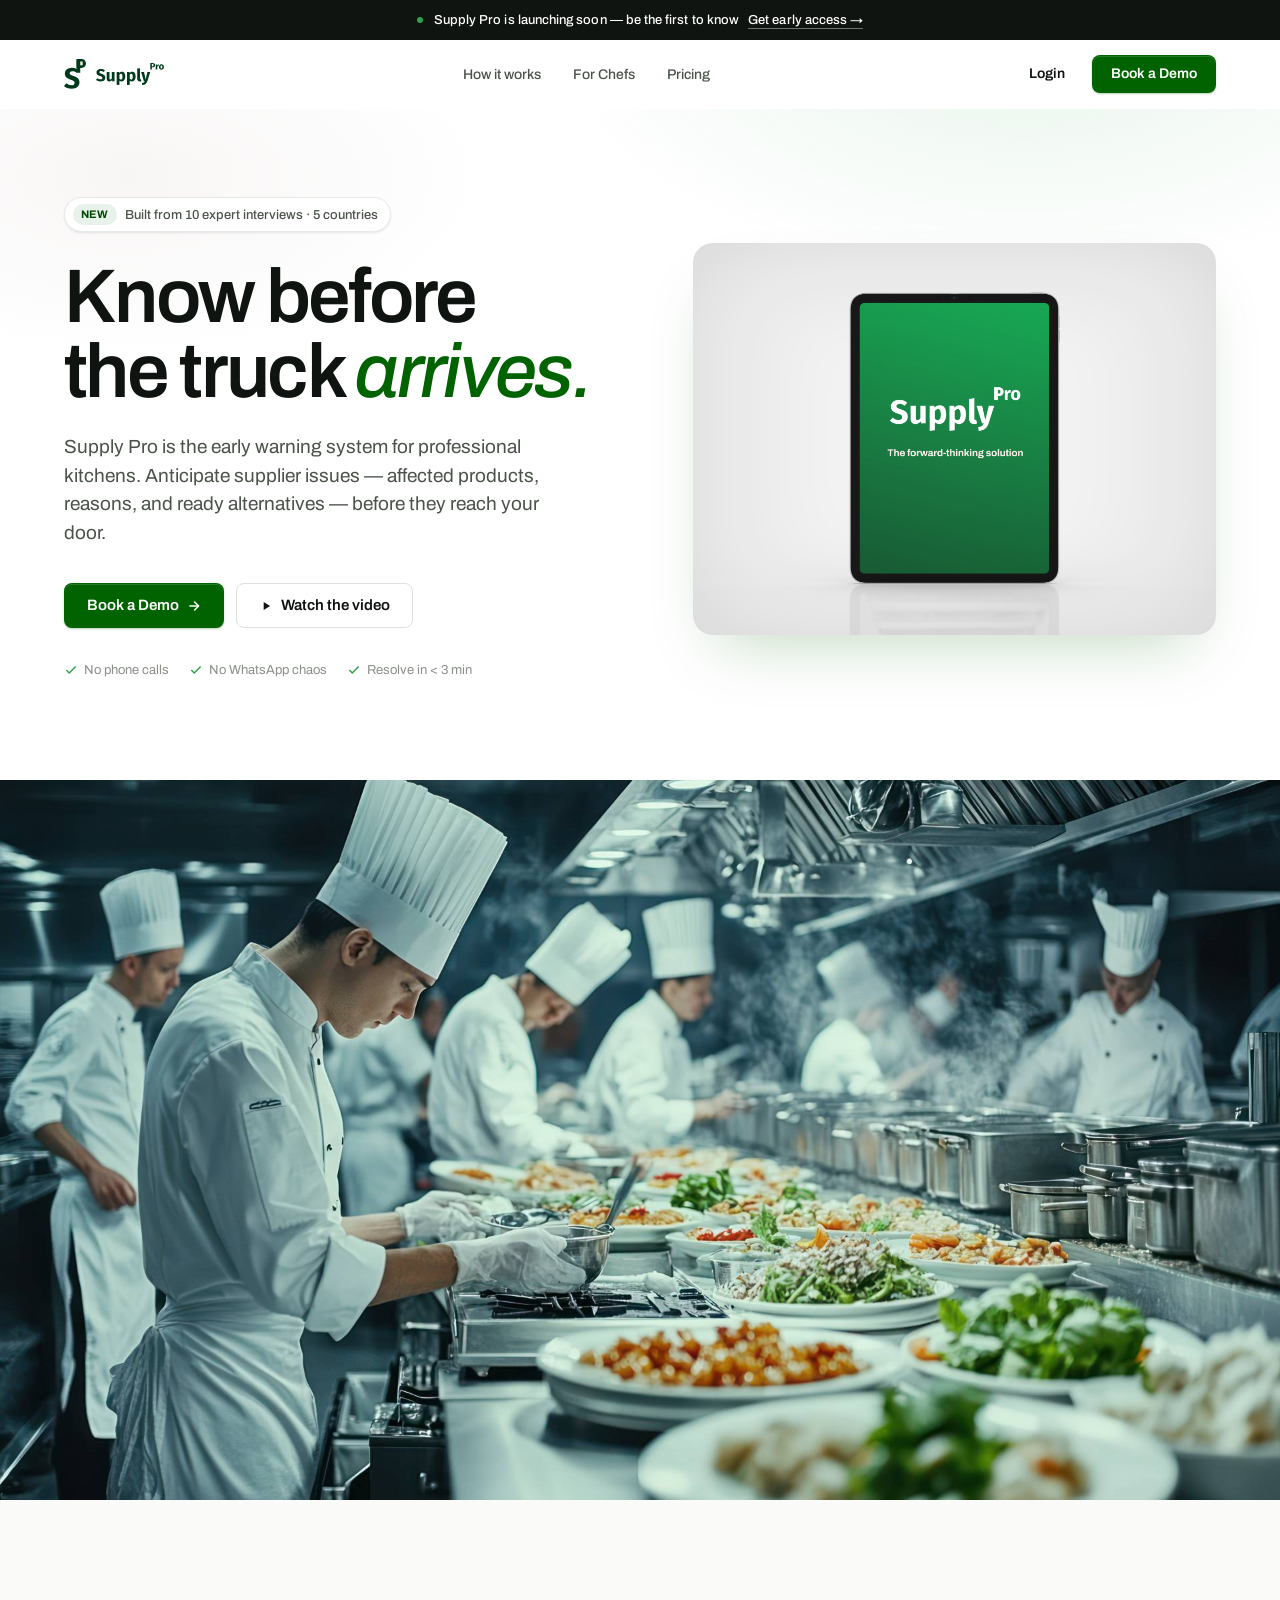
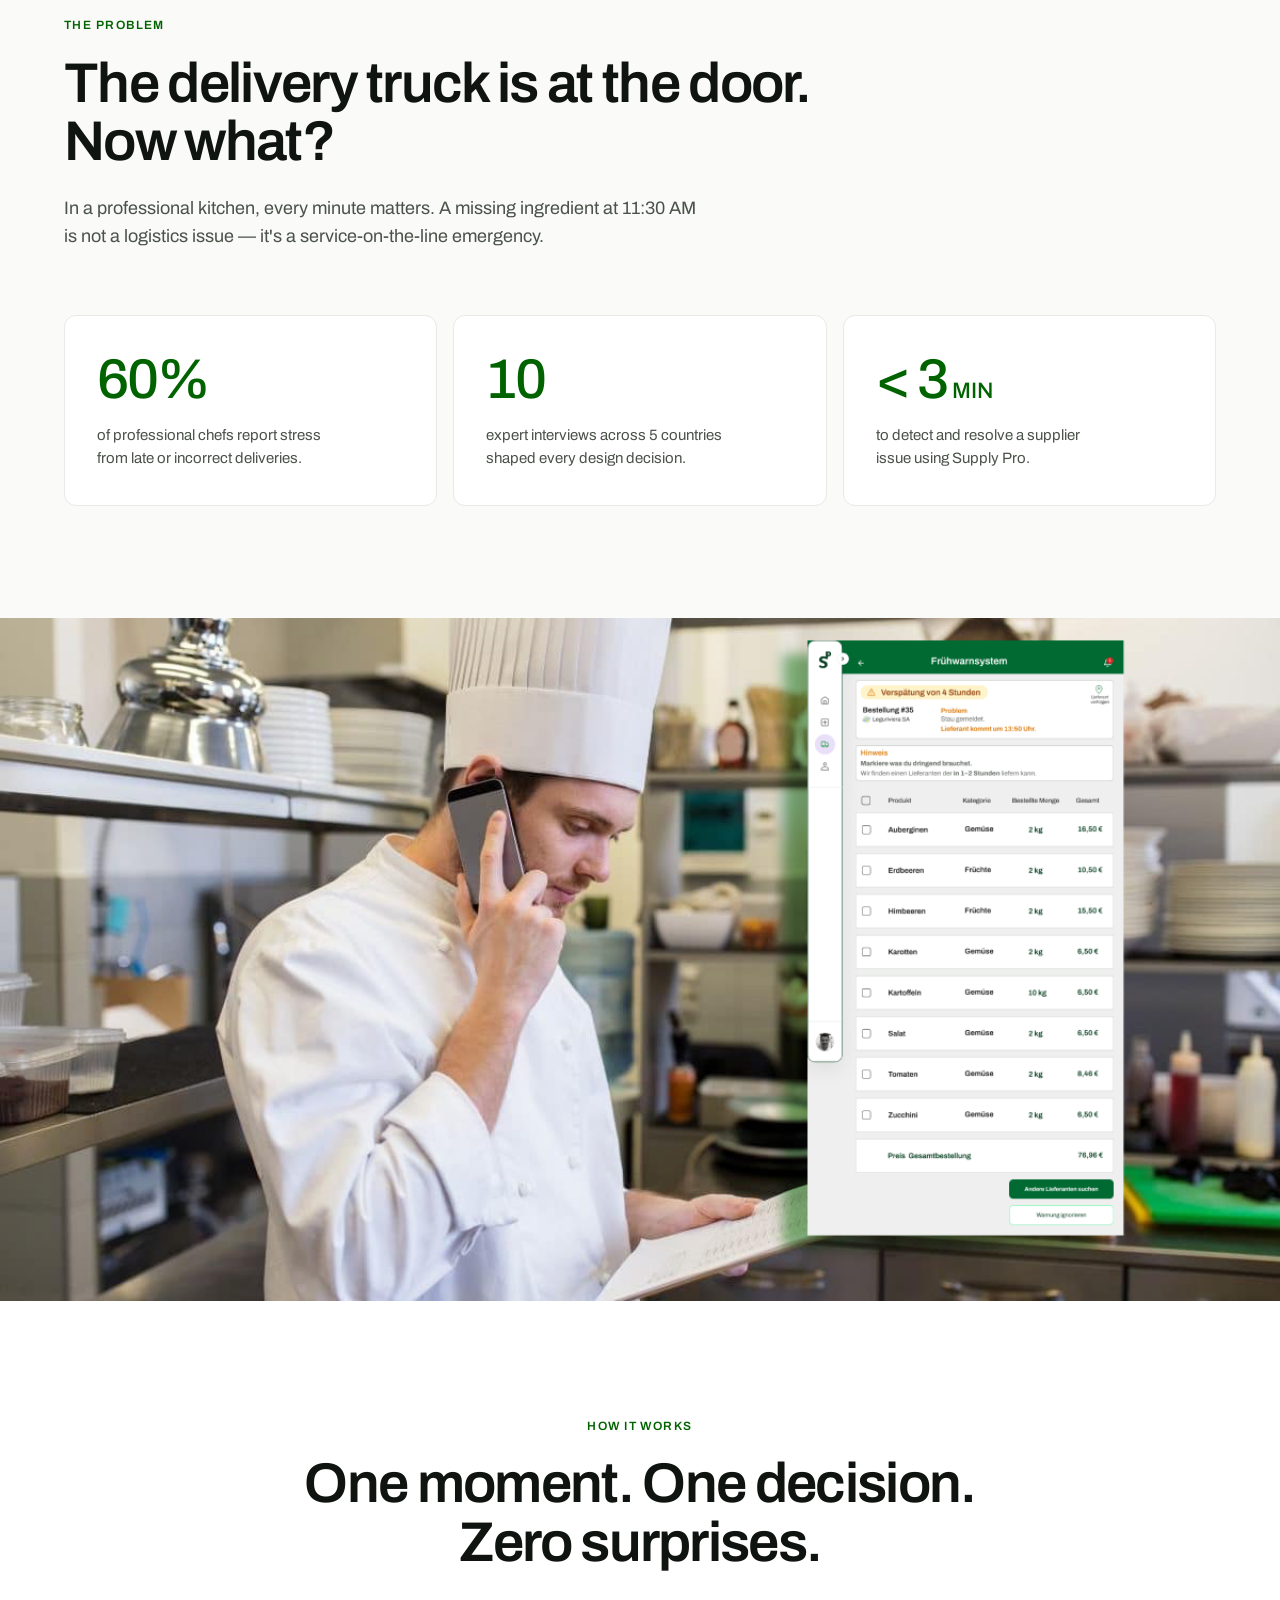
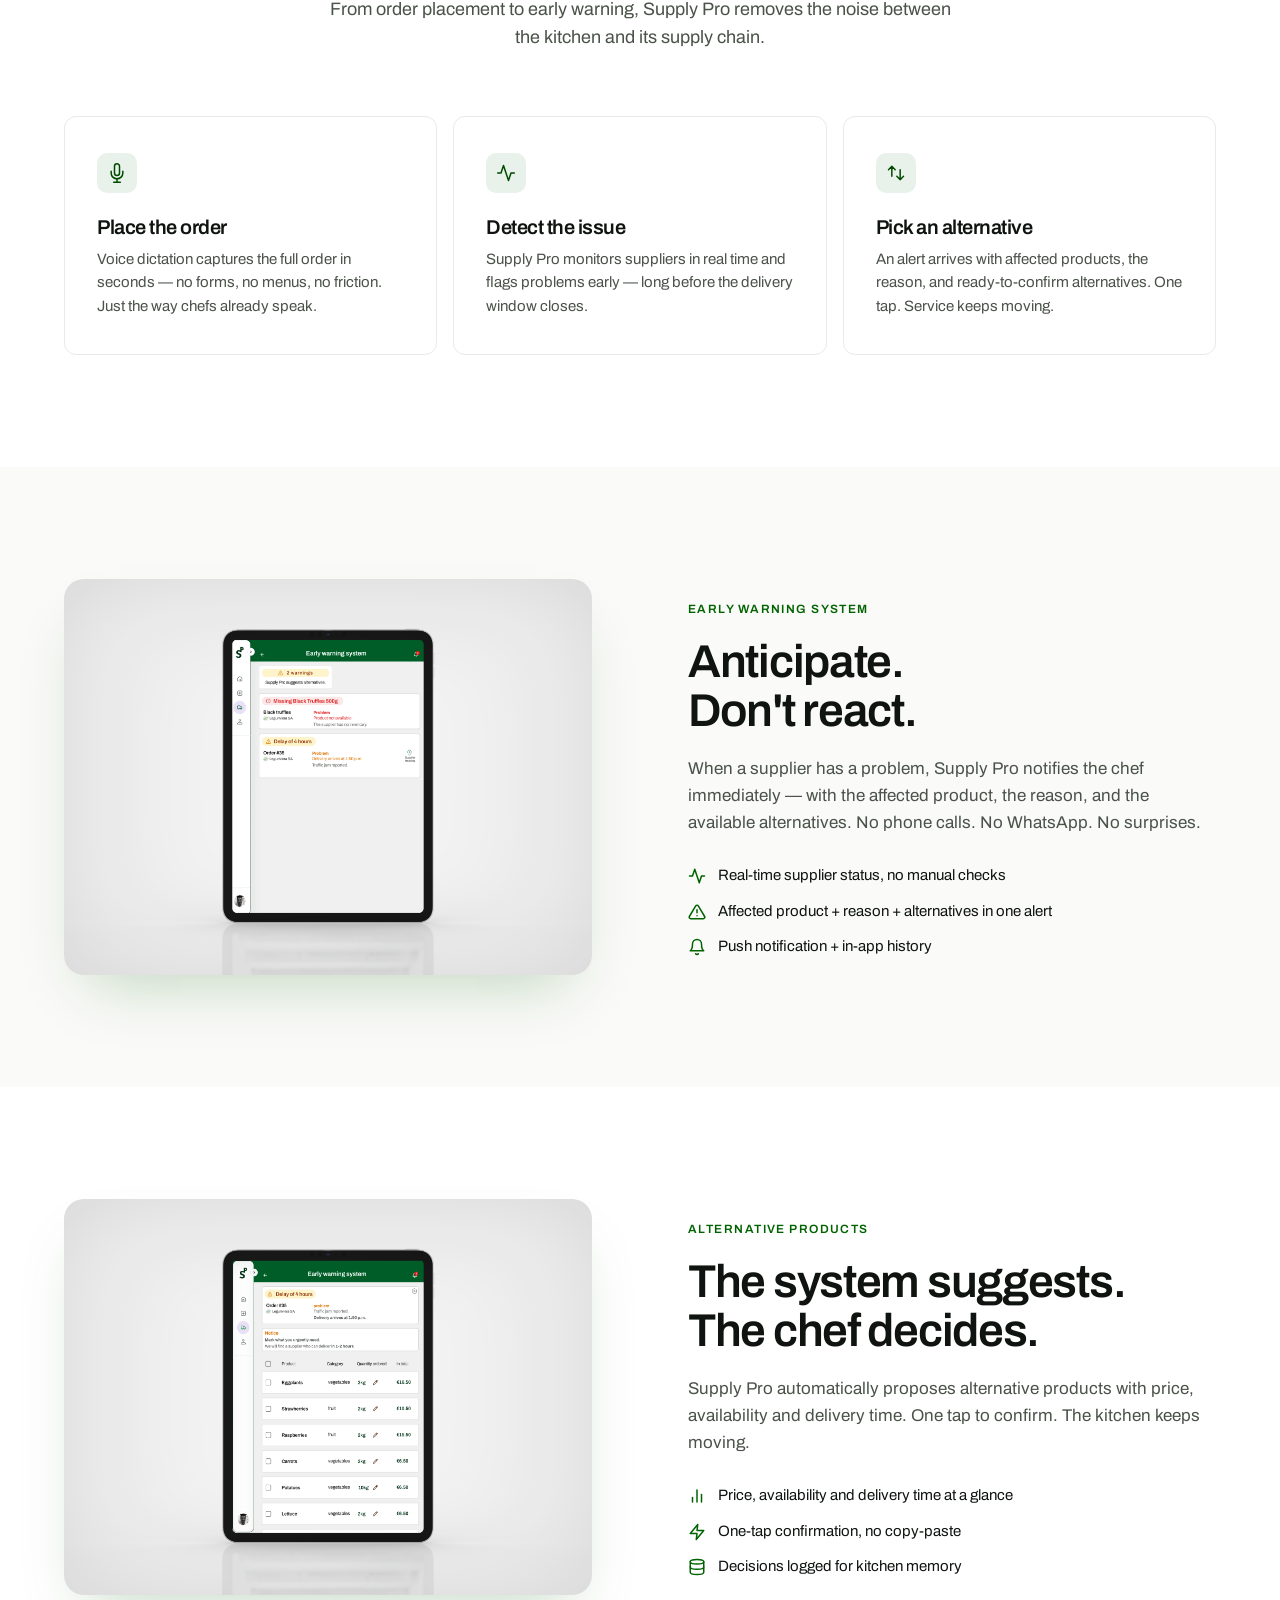
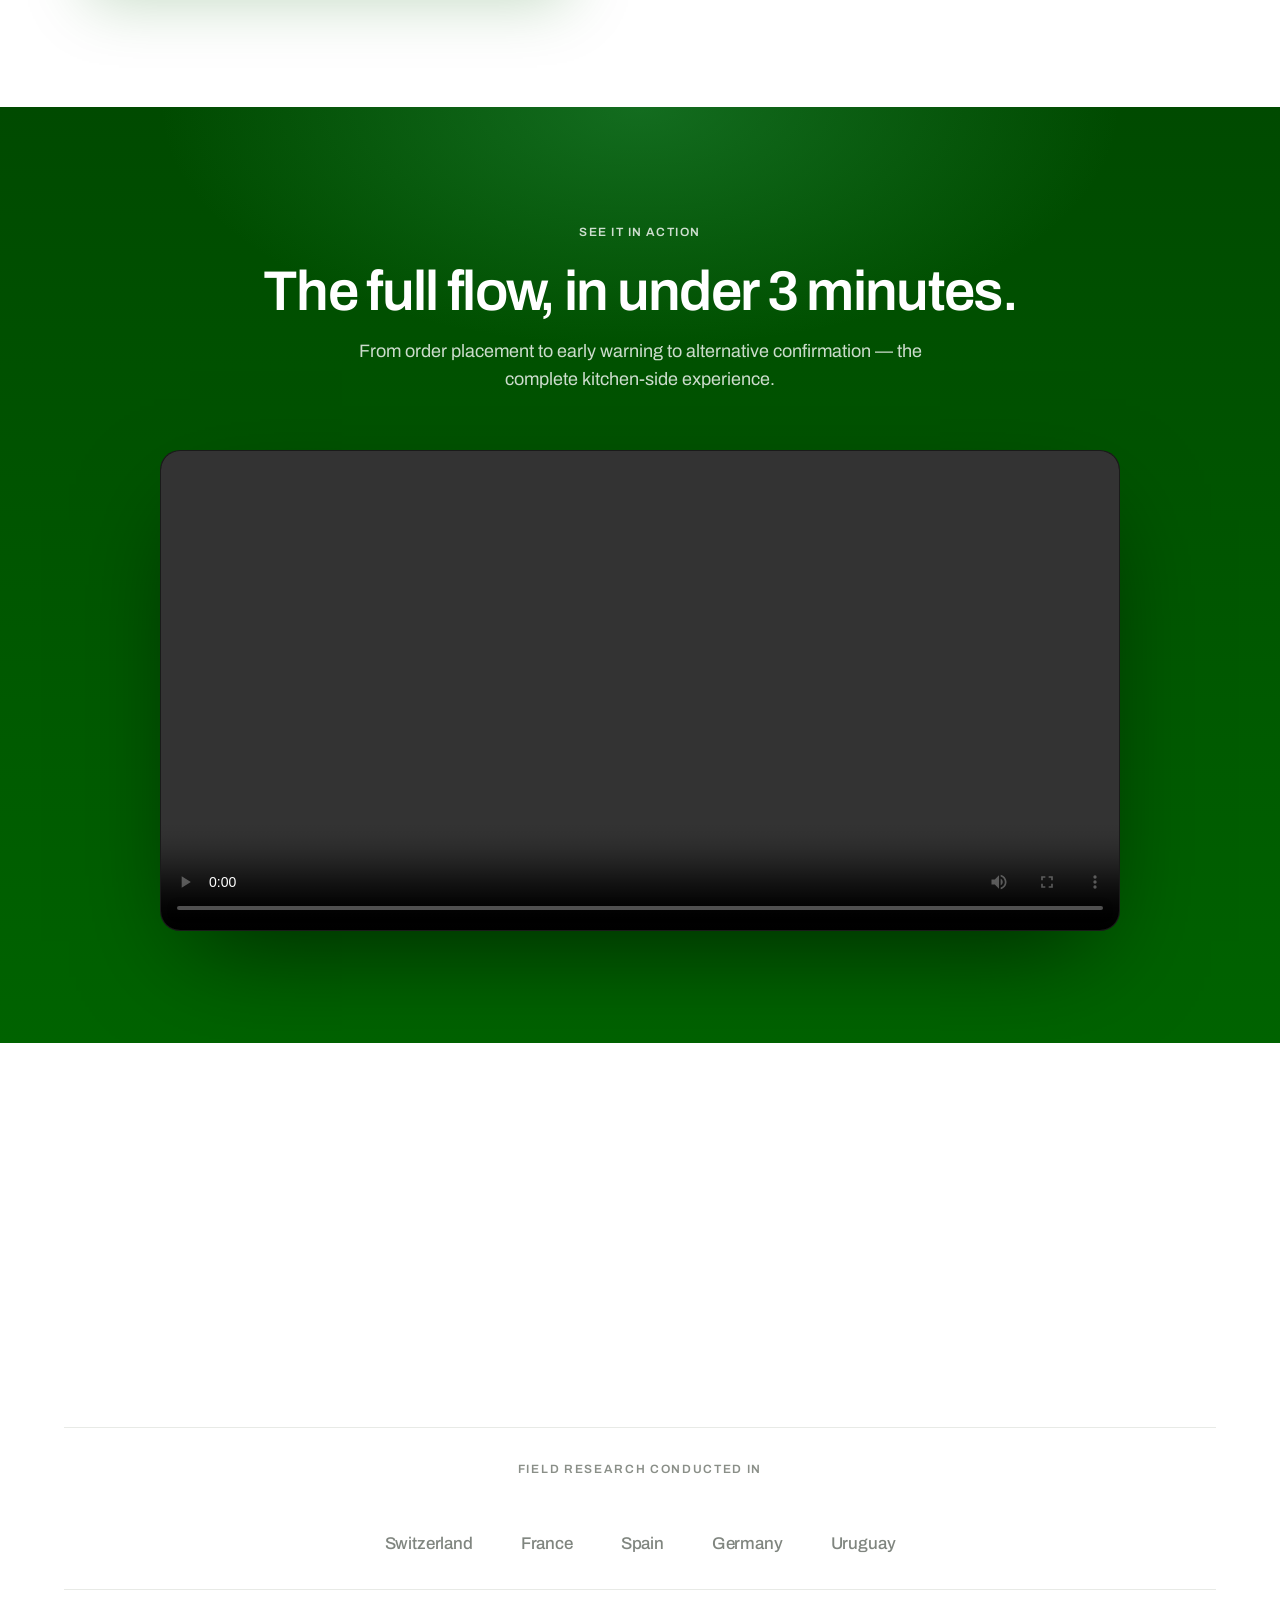
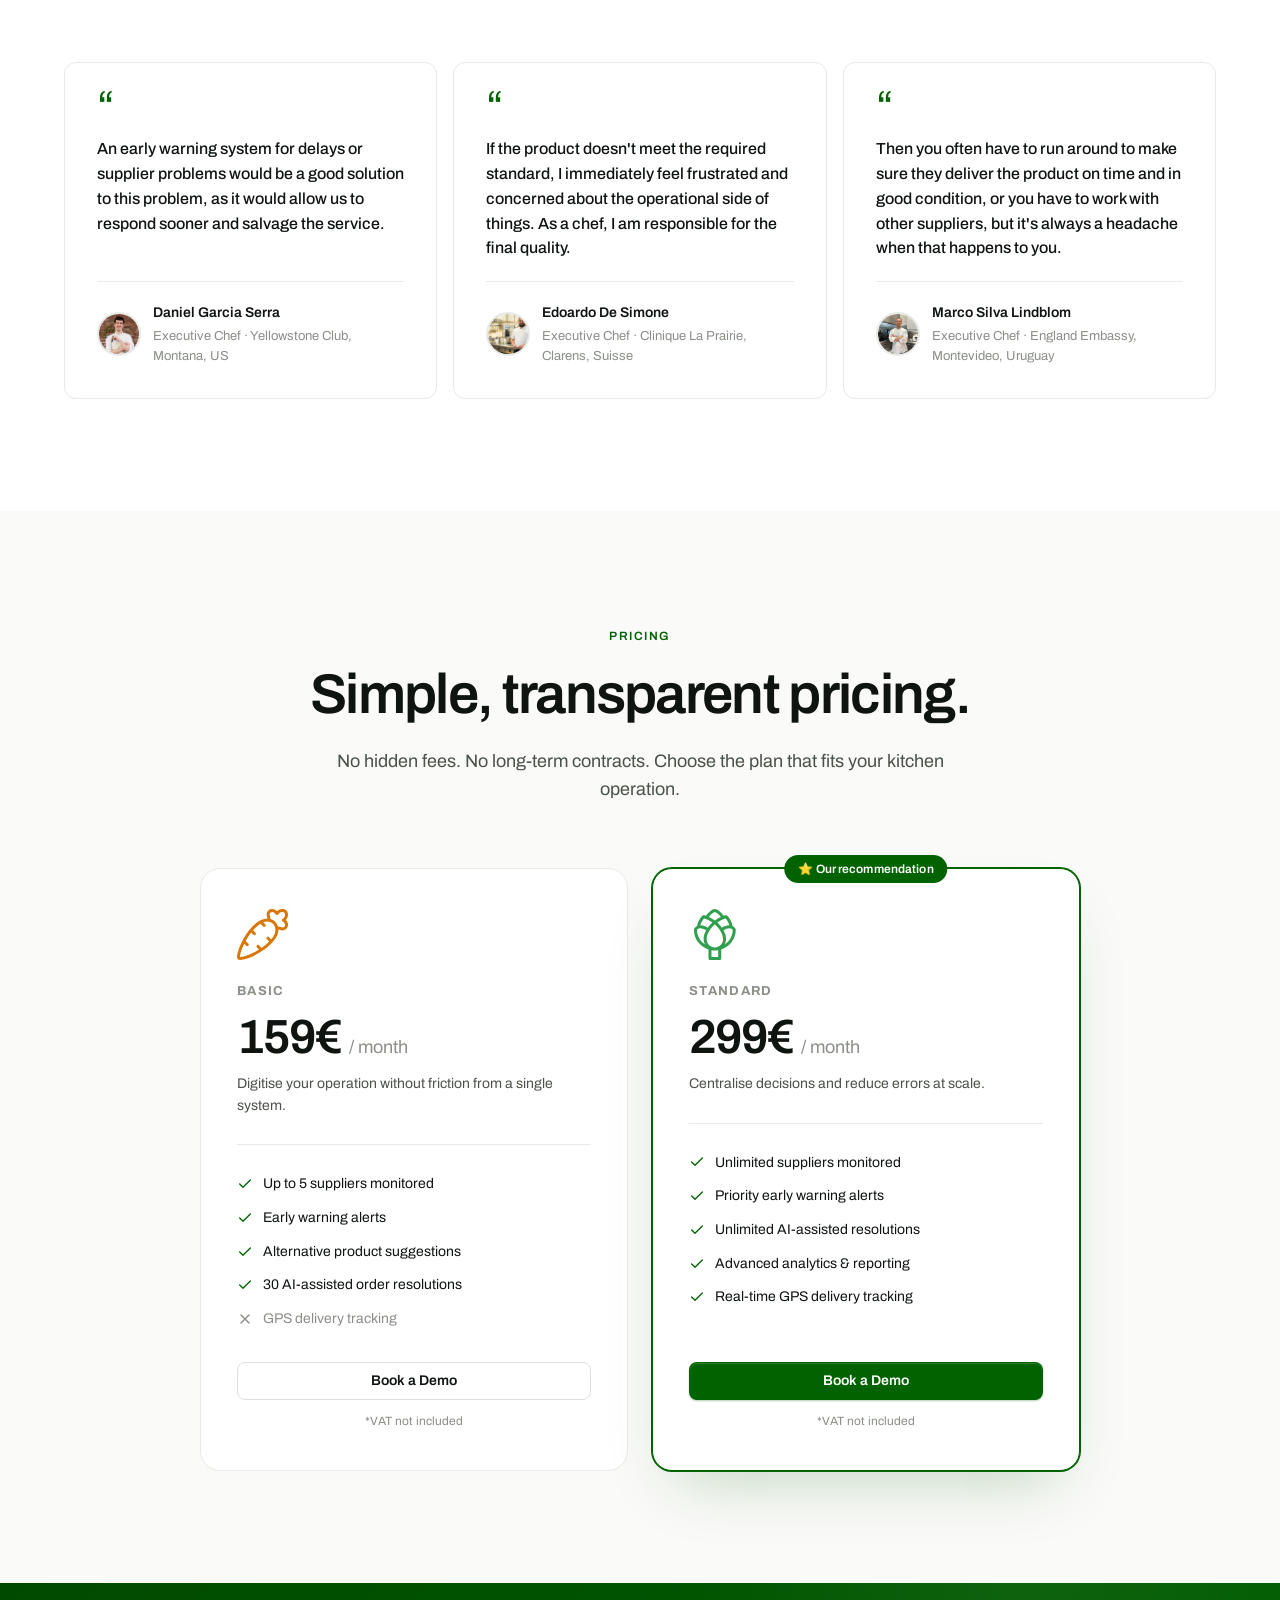
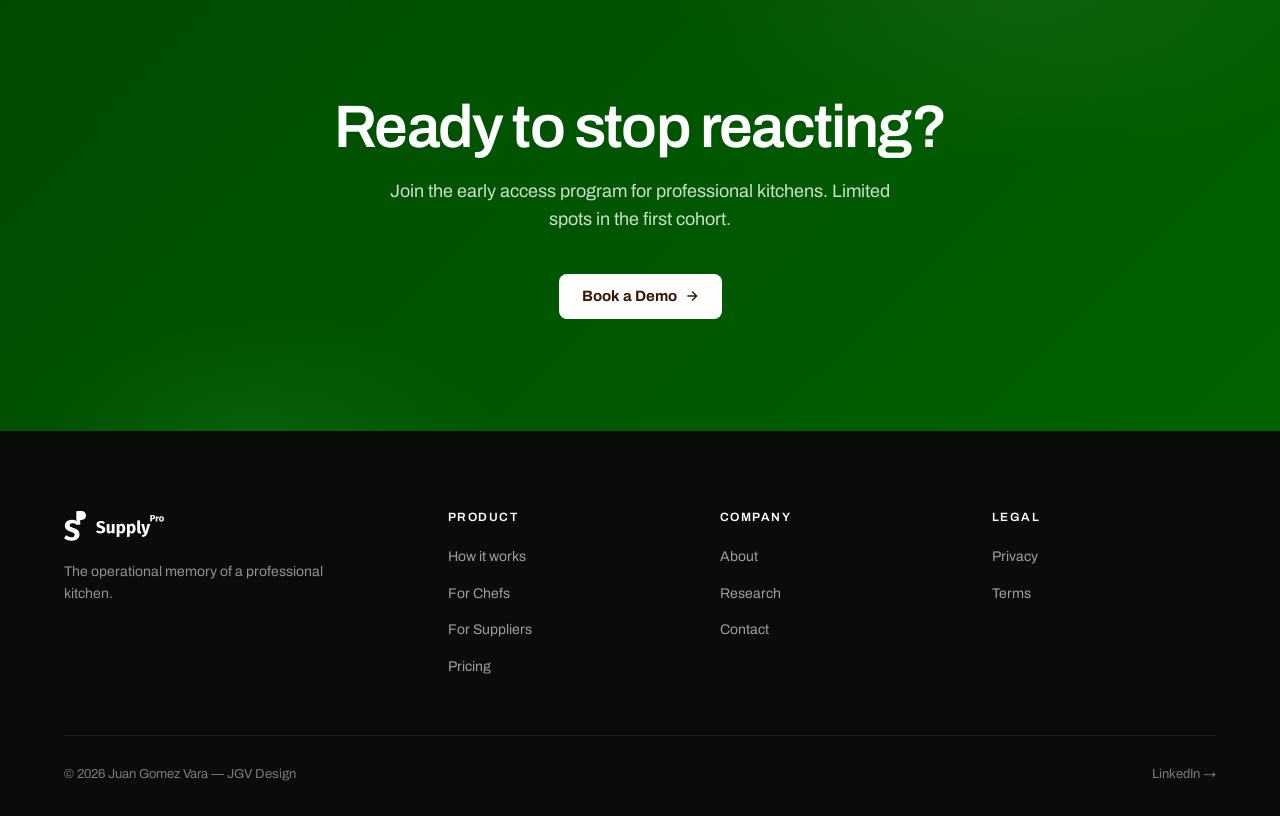
==== commit cafe4d1c: "Update landing page, product brief and design docs Co-Authored-By: Claude Opus 4.7 (1M context) <nor" ====
--- a/index.html
+++ b/index.html
@@ -727,7 +727,6 @@
     padding: 40px 36px;
     display: flex;
     flex-direction: column;
-    gap: 0;
     position: relative;
     transition: transform 0.3s var(--ease), box-shadow 0.3s var(--ease);
   }
@@ -757,18 +756,9 @@
     white-space: nowrap;
     letter-spacing: 0.01em;
   }
-  .pricing-icon {
-    width: 52px;
-    height: 52px;
-    margin-bottom: 20px;
-  }
-  .pricing-icon img {
-    width: 100%;
-    height: 100%;
-    object-fit: contain;
-  }
+  .pricing-icon { width: 52px; height: 52px; margin-bottom: 20px; }
+  .pricing-icon img { width: 100%; height: 100%; object-fit: contain; }
   .pricing-name {
-    font-family: 'Archivo', sans-serif;
     font-size: 13px;
     font-weight: 700;
     text-transform: uppercase;
@@ -777,7 +767,6 @@
     margin-bottom: 12px;
   }
   .pricing-price {
-    font-family: 'Archivo', sans-serif;
     font-size: 48px;
     font-weight: 600;
     letter-spacing: -0.04em;
@@ -785,12 +774,7 @@
     color: var(--text);
     margin-bottom: 12px;
   }
-  .pricing-period {
-    font-size: 18px;
-    font-weight: 400;
-    color: var(--text-3);
-    letter-spacing: 0;
-  }
+  .pricing-period { font-size: 18px; font-weight: 400; color: var(--text-3); letter-spacing: 0; }
   .pricing-desc {
     font-size: 14px;
     color: var(--text-2);
@@ -818,11 +802,7 @@
   .pricing-feature-missing { color: var(--text-3) !important; }
   .pricing-feature-missing svg { color: var(--text-3) !important; }
   .pricing-btn { width: 100%; margin-bottom: 12px; }
-  .pricing-vat {
-    font-size: 12px;
-    color: var(--text-3);
-    text-align: center;
-  }
+  .pricing-vat { font-size: 12px; color: var(--text-3); text-align: center; }
   @media (max-width: 768px) {
     .pricing-grid { grid-template-columns: 1fr; max-width: 480px; }
   }
@@ -1439,4 +1419,4 @@
 </script>
 
 </body>
-</html>
+</html>
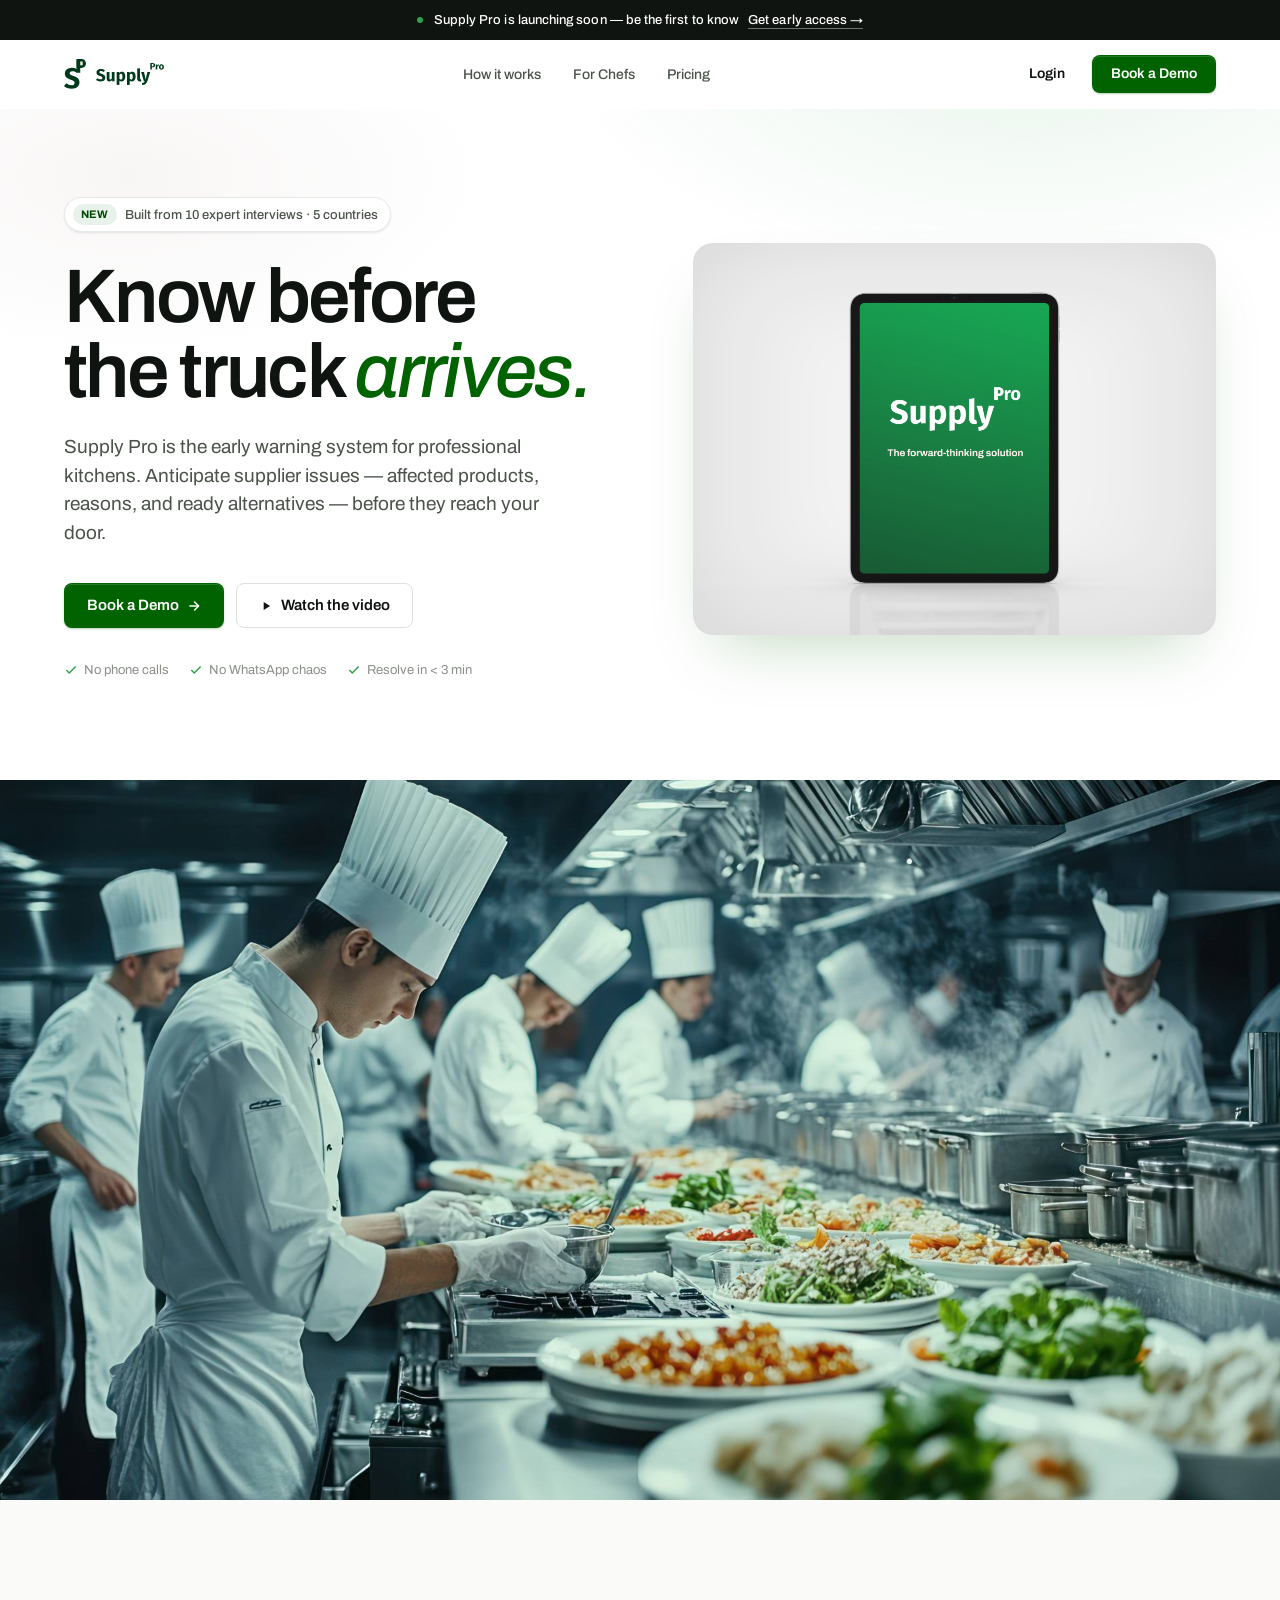
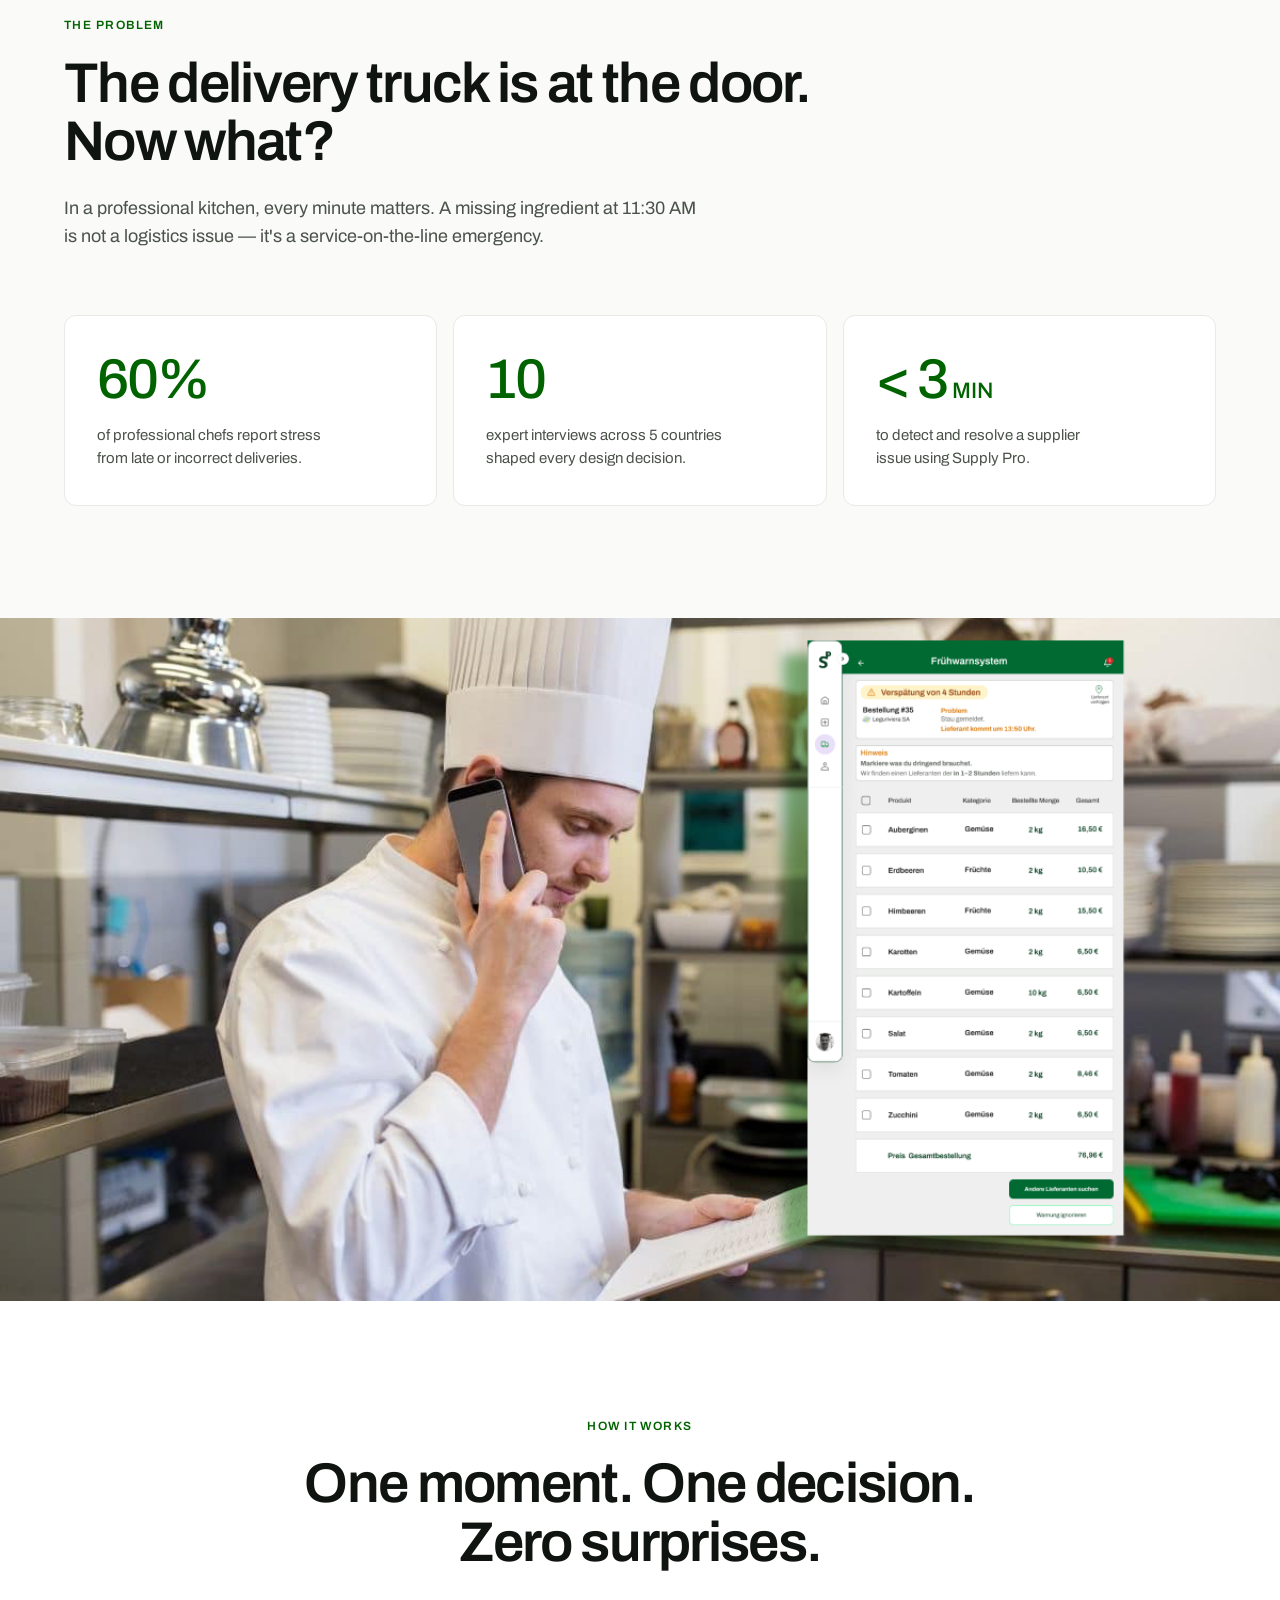
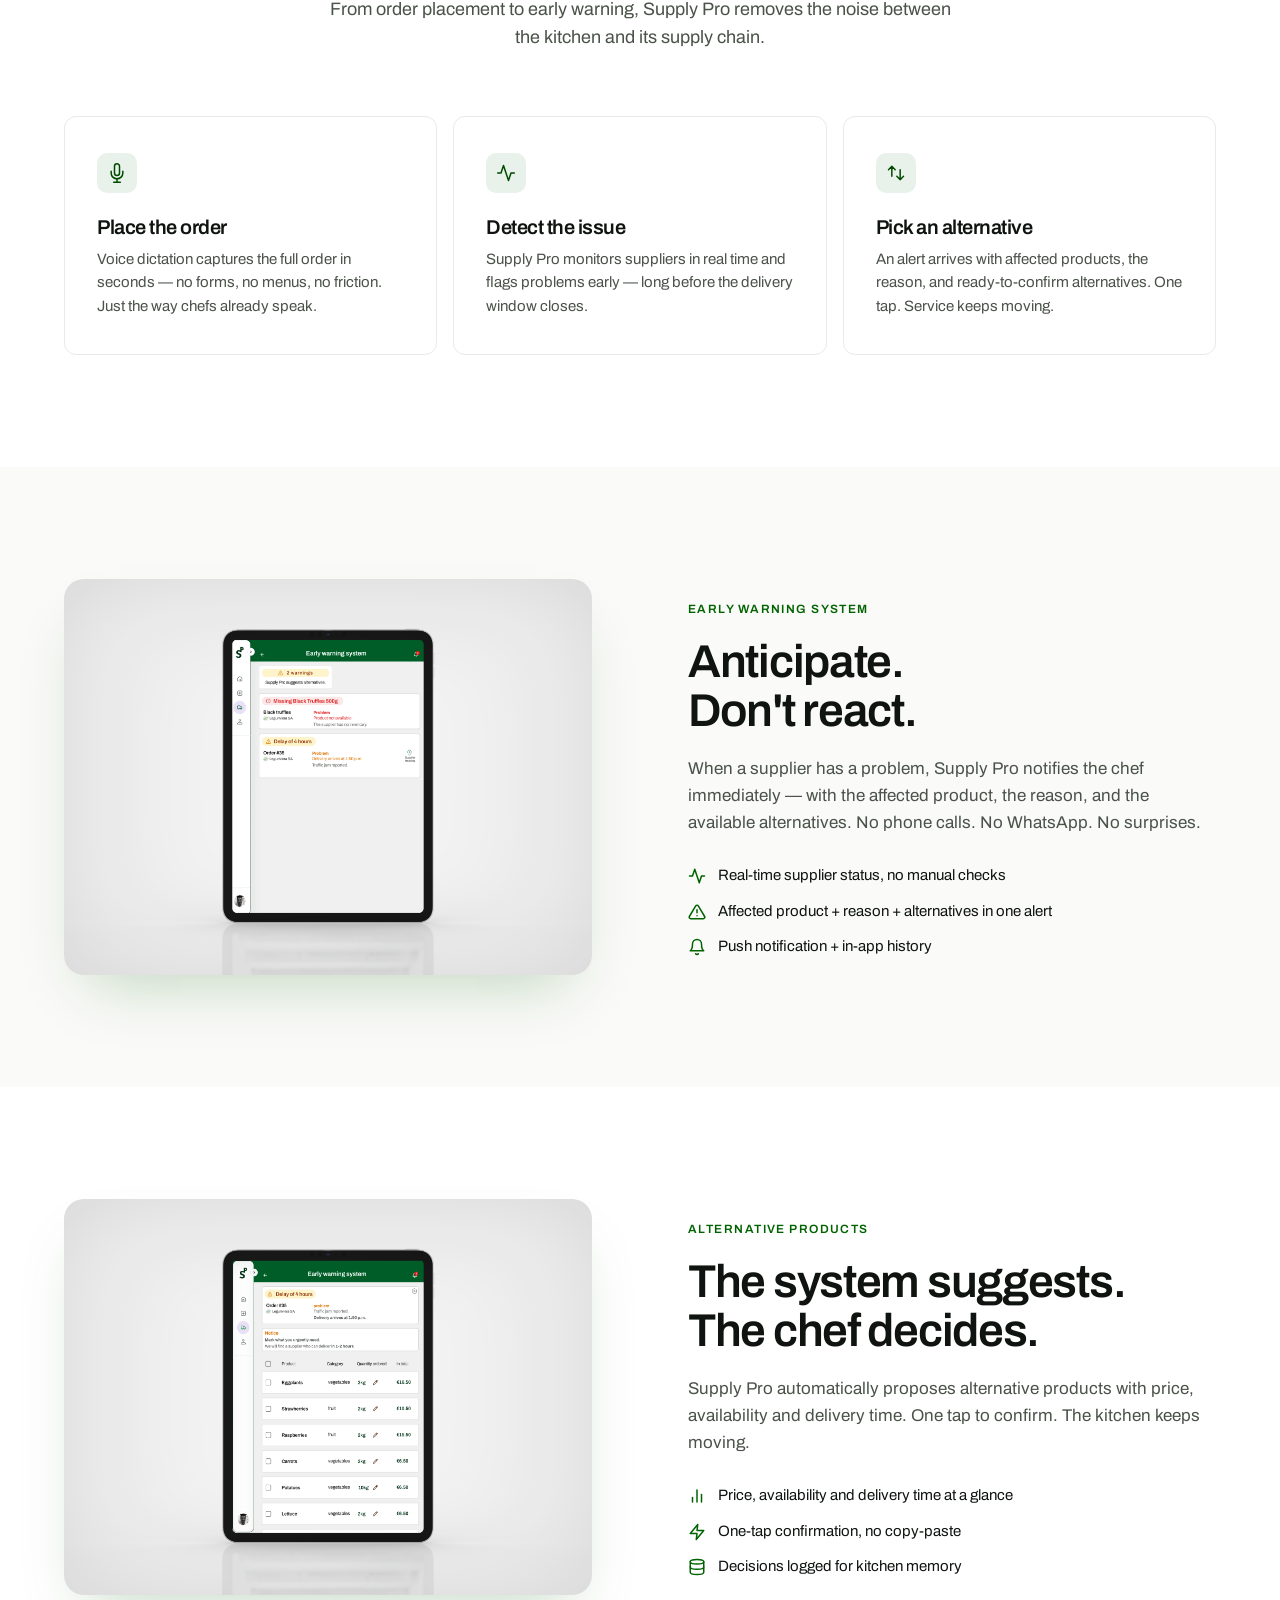
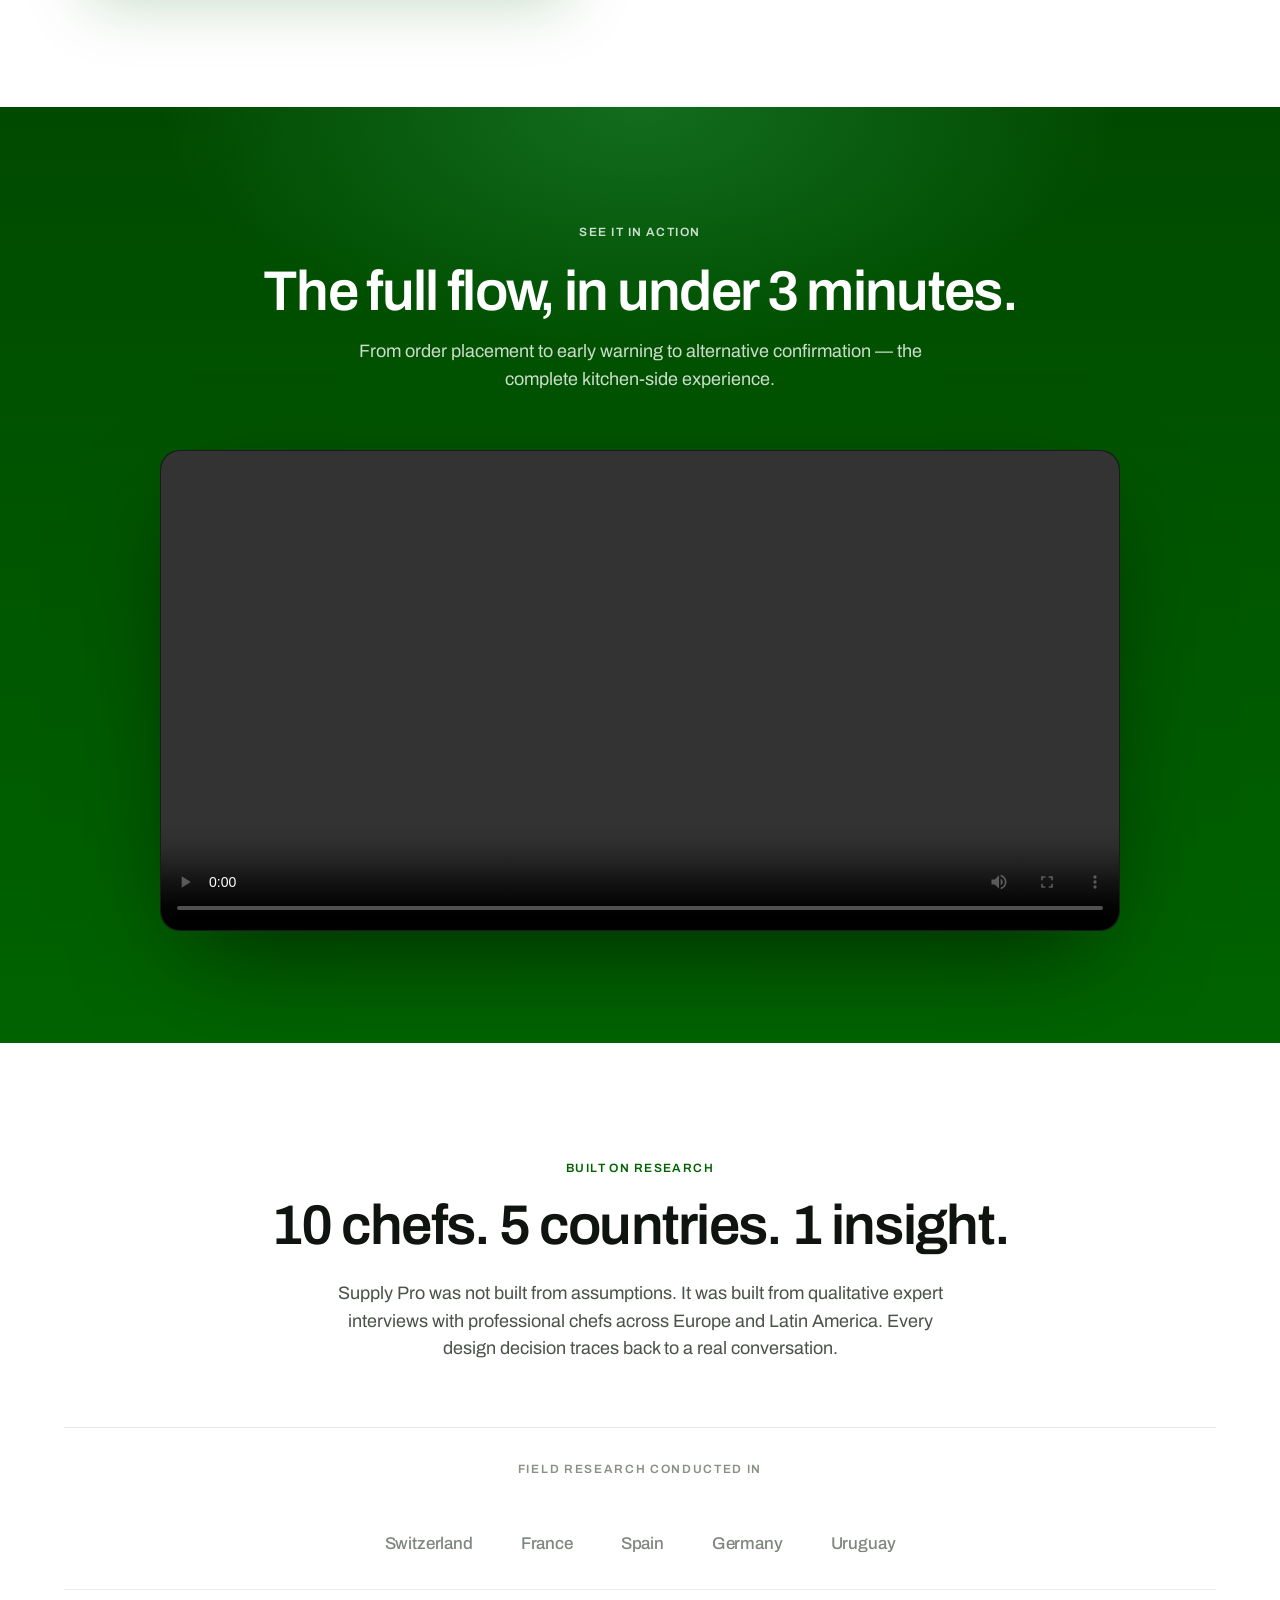
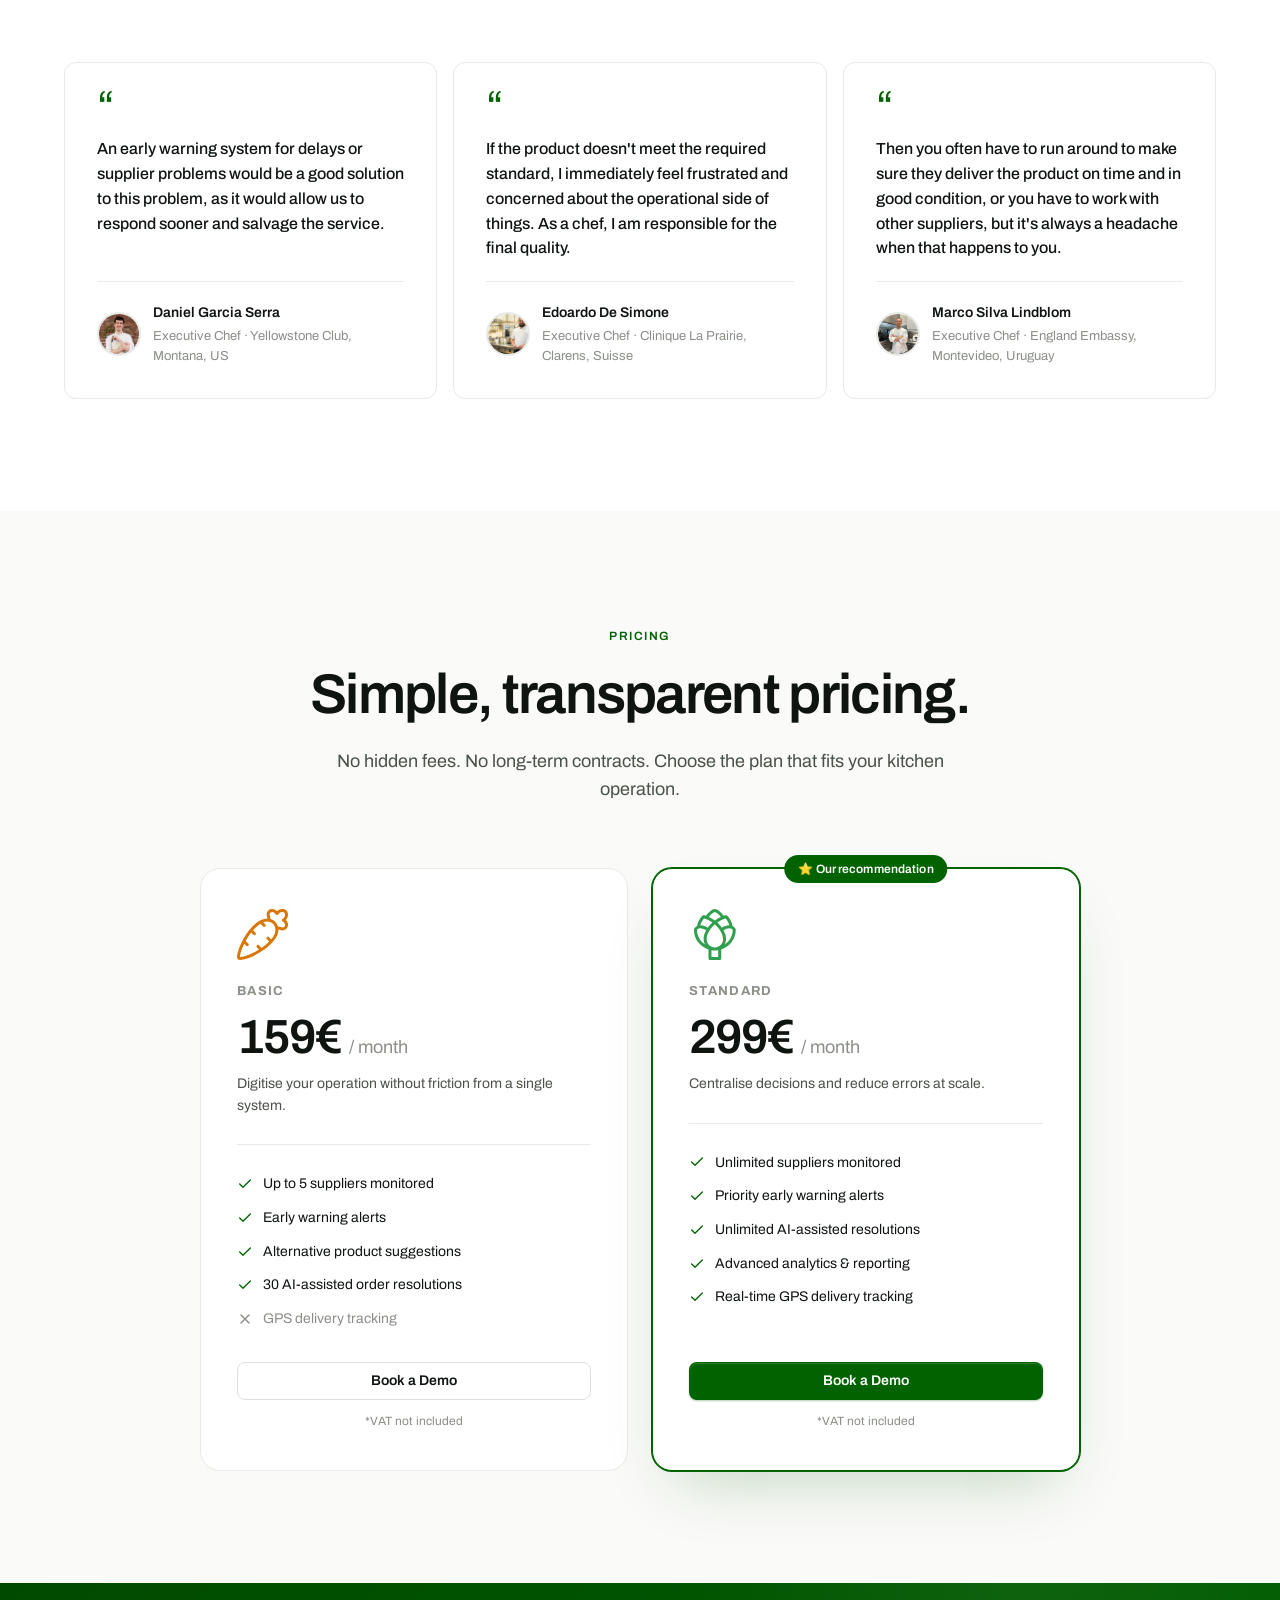
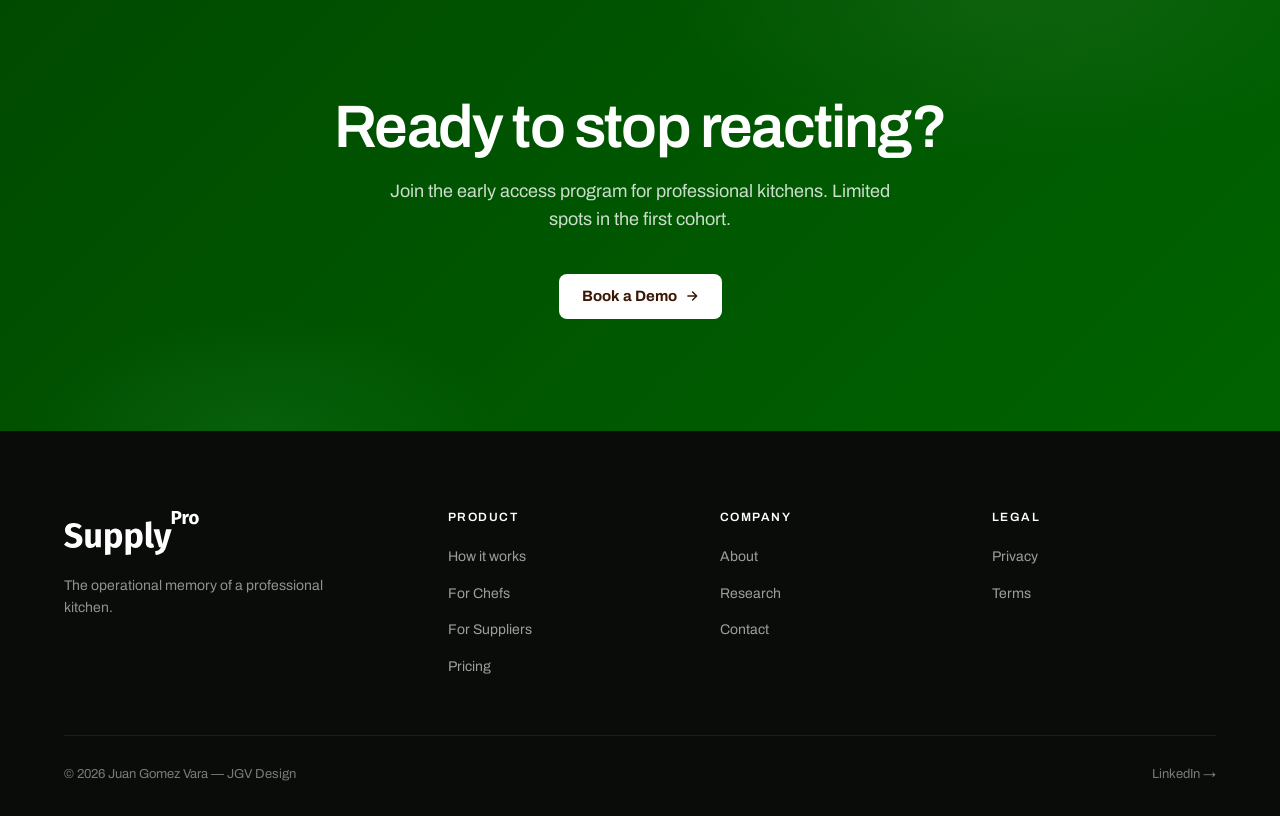
==== commit 3666277b: "Footer: remove signet, enlarge wordmark Co-Authored-By: Claude Opus 4.7 (1M context) <noreply@anthro" ====
--- a/index.html
+++ b/index.html
@@ -125,6 +125,7 @@
   }
   .logo-signet { height: 30px; width: auto; display: block; }
   .logo-wordmark { height: 22px; width: auto; display: block; }
+  .logo-wordmark--footer { height: 44px; }
   .nav-links {
     display: flex;
     gap: 32px;
@@ -1313,9 +1314,8 @@
   <div class="container">
     <div class="footer-grid">
       <div class="footer-brand">
-        <a href="#" class="logo">
-          <img src="./assets/images/SP-Signet.svg" alt="" class="logo-signet" style="filter: brightness(0) invert(1);" />
-          <img src="./assets/images/SP-logo.svg" alt="Supply Pro" class="logo-wordmark" style="filter: brightness(0) invert(1);" />
+        <a href="#" class="logo footer-logo">
+          <img src="./assets/images/SP-logo.svg" alt="Supply Pro" class="logo-wordmark logo-wordmark--footer" style="filter: brightness(0) invert(1);" />
         </a>
         <p>The operational memory of a professional kitchen.</p>
       </div>
